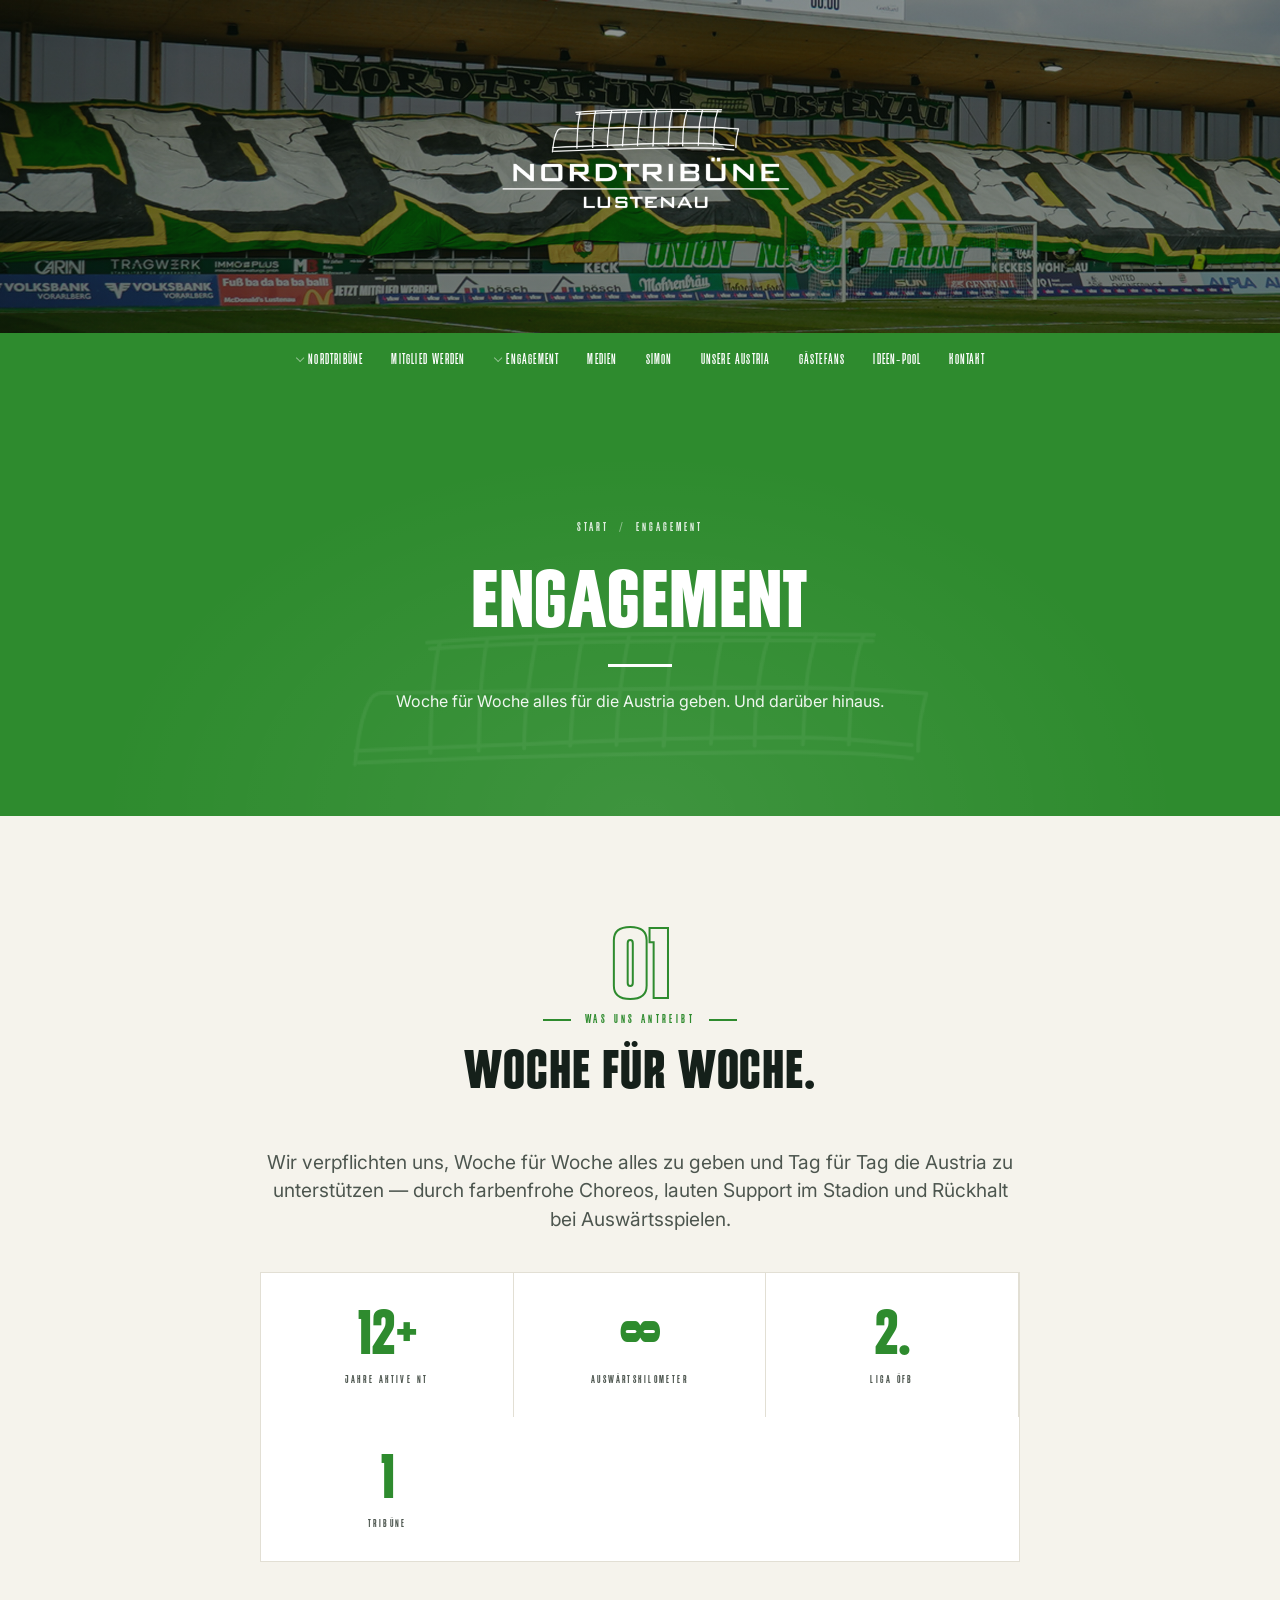
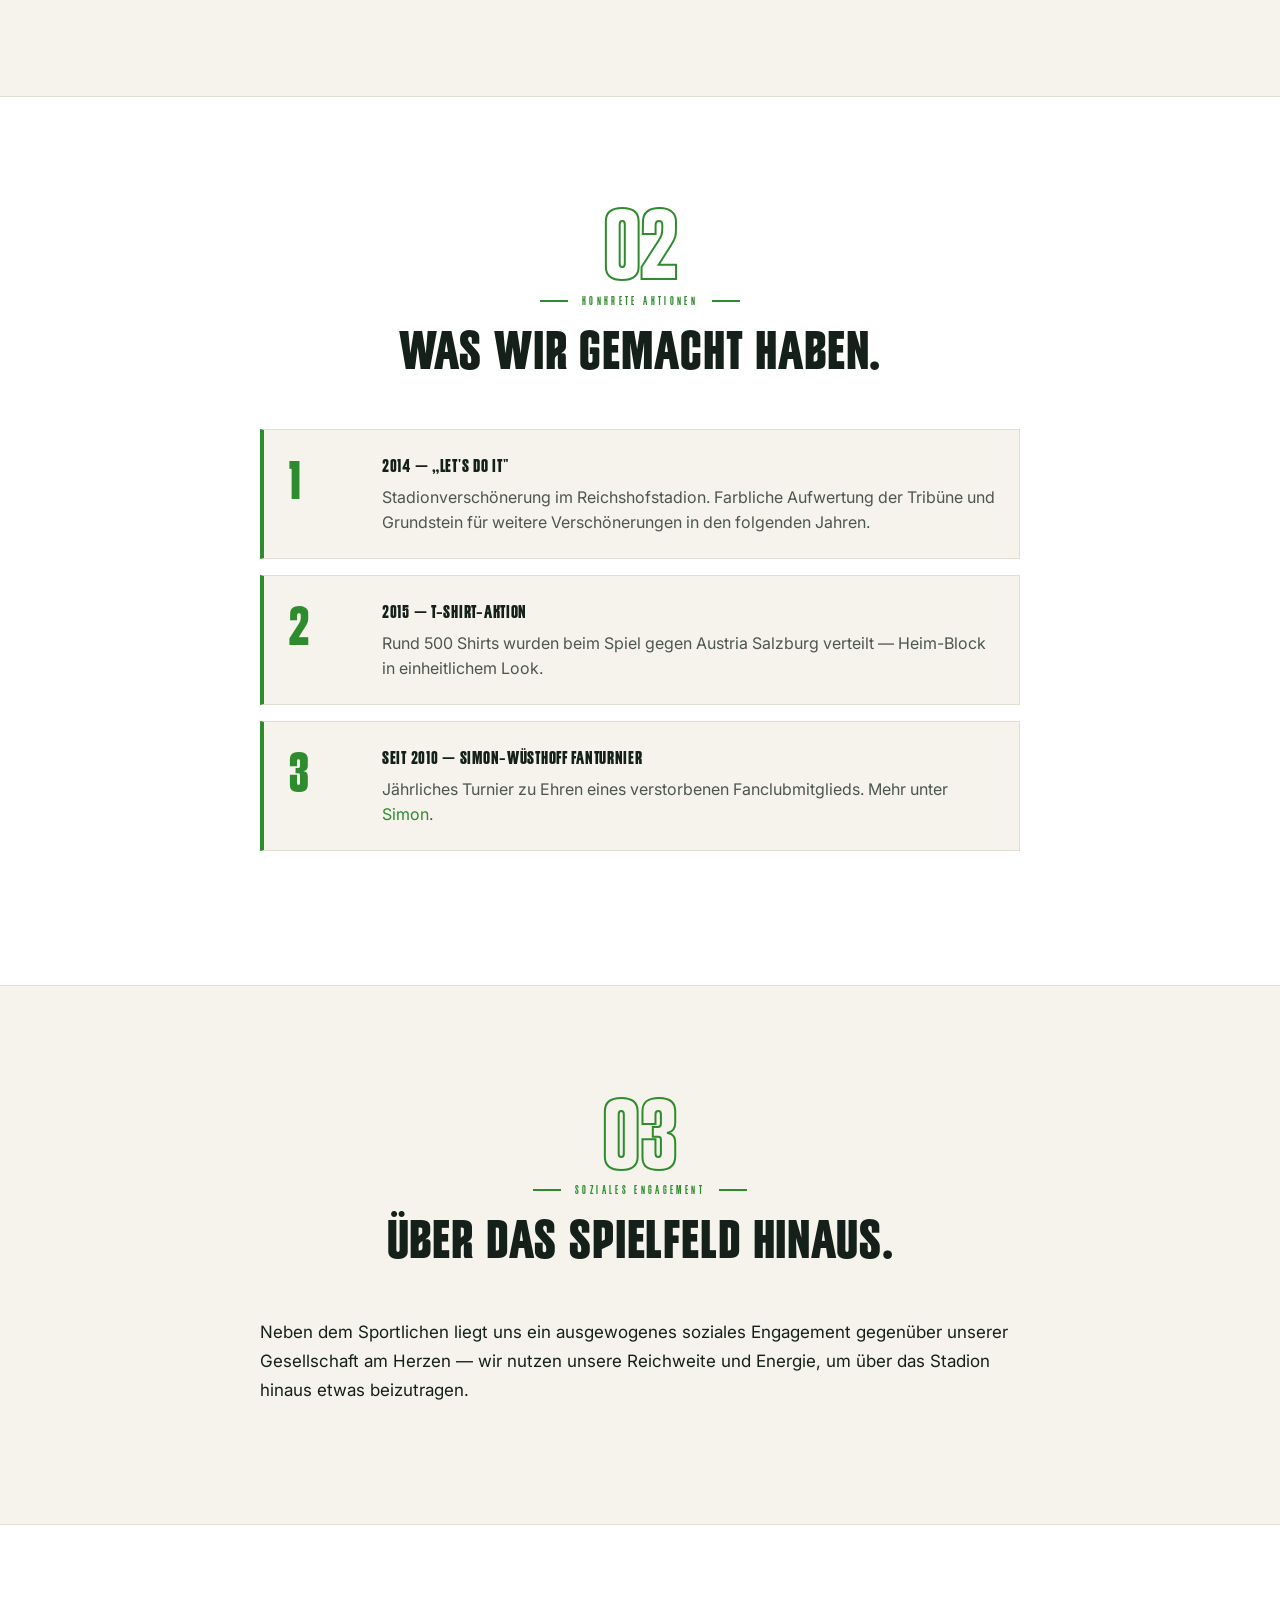
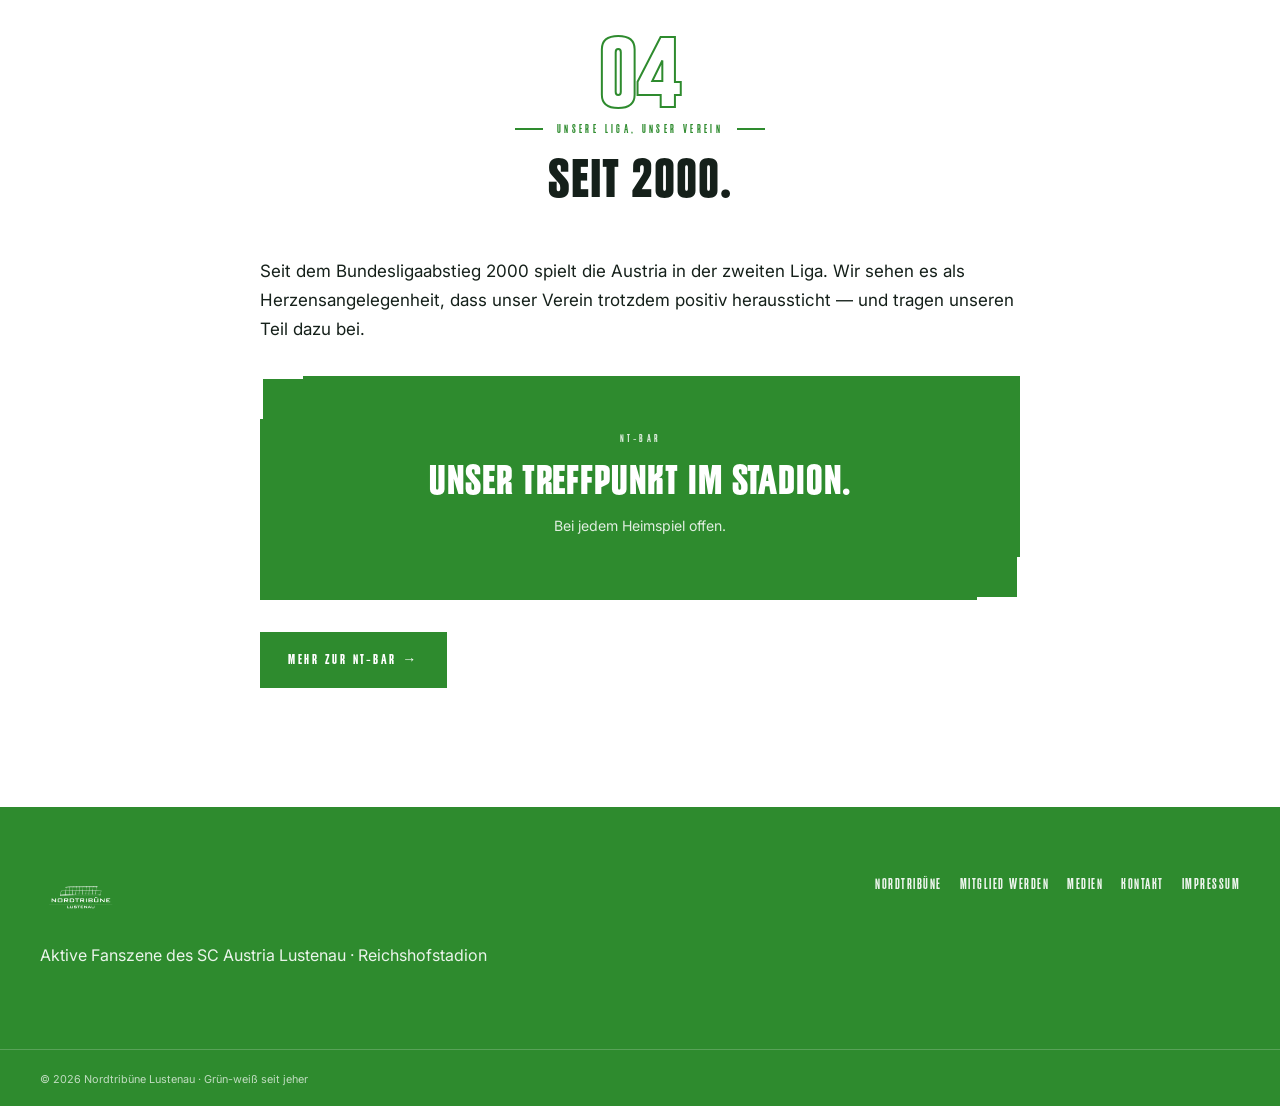
==== engagement.html @ c7da0c29 "initial preview" ====
<!doctype html>
<html lang="de">
<head>
  <meta charset="utf-8" />
  <meta name="viewport" content="width=device-width, initial-scale=1" />
  <title>Engagement — Nordtribüne Lustenau</title>
  <meta name="description" content="Was die Nordtribüne Lustenau bewegt – im Stadion und darüber hinaus." />
  <link rel="icon" href="assets/img/logo-nav.png" />
  <link rel="preconnect" href="https://fonts.googleapis.com" />
  <link rel="preconnect" href="https://fonts.gstatic.com" crossorigin />
  <link href="https://fonts.googleapis.com/css2?family=Antonio:wght@500;600;700&family=Big+Shoulders+Display:wght@500;700;800&family=Inter:wght@400;500;600;700&display=swap" rel="stylesheet" />
  <link rel="stylesheet" href="styles.css" />
</head>
<body>

<a class="skip" href="#main">Zum Inhalt</a>

<header class="site-header" id="top">
  <div class="hero-banner page-header-banner" role="img" aria-label="Nordtribüne im Reichshofstadion Lustenau">
    <div class="hero-content">
      <a href="index.html" aria-label="Zur Startseite">
        <img src="assets/img/logo.png" alt="Nordtribüne Lustenau" class="hero-logo hero-logo--small" />
      </a>
    </div>
  </div>

  <div class="nav-wrap">
    <button class="nav-toggle" aria-label="Menü" aria-expanded="false">
      <span></span><span></span><span></span>
      <em>Menü</em>
    </button>

    <nav class="primary-nav" aria-label="Hauptnavigation">
      <ul>
        <li class="has-sub">
          <a href="nordtribuene.html">Nordtribüne</a>
          <ul class="submenu">
            <li><a href="regeln.html">Regeln</a></li>
            <li><a href="liedgut.html">Liedgut</a></li>
          </ul>
        </li>
        <li><a href="mitglied-werden.html">Mitglied werden</a></li>
        <li class="has-sub">
          <a href="engagement.html">Engagement</a>
          <ul class="submenu">
            <li><a href="nt-bar.html">NT-Bar</a></li>
          </ul>
        </li>
        <li><a href="medien.html">Medien</a></li>
        <li><a href="simon.html">Simon</a></li>
        <li><a href="unsere-austria.html">Unsere Austria</a></li>
        <li><a href="gaestefans.html">Gästefans</a></li>
        <li><a href="ideen-pool.html">Ideen-Pool</a></li>
        <li><a href="kontakt.html">Kontakt</a></li>

      </ul>
    </nav>
  </div>

  <nav class="mobile-nav" aria-label="Mobilnavigation">
    <ul>
      <li><a href="nordtribuene.html">Nordtribüne</a></li>
      <li><a href="regeln.html" class="sub">Regeln</a></li>
      <li><a href="liedgut.html" class="sub">Liedgut</a></li>
      <li><a href="mitglied-werden.html">Mitglied werden</a></li>
      <li><a href="engagement.html">Engagement</a></li>
      <li><a href="nt-bar.html" class="sub">NT-Bar</a></li>
      <li><a href="medien.html">Medien</a></li>
      <li><a href="simon.html">Simon</a></li>
      <li><a href="unsere-austria.html">Unsere Austria</a></li>
      <li><a href="gaestefans.html">Gästefans</a></li>
      <li><a href="ideen-pool.html">Ideen-Pool</a></li>
      <li><a href="kontakt.html">Kontakt</a></li>

    </ul>
  </nav>
</header>

<section class="page-hero">
  <div class="page-hero-inner">
    <p class="crumb"><a href="index.html">Start</a><span class="sep">/</span>Engagement</p>
    <h1>Engagement</h1>
    <p class="lead">Woche für Woche alles für die Austria geben. Und darüber hinaus.</p>
  </div>
</section>

<main id="main" class="page-content">

<section class="page-section">
  <div class="container">
    <header class="ps-head">
      <span class="ps-num">01</span>
      <span class="ps-eyebrow">Was uns antreibt</span>
      <h2>Woche für Woche.</h2>
    </header>
    <div class="ps-body">

      <div class="prose">
        <p class="lede">Wir verpflichten uns, Woche für Woche alles zu geben und Tag für Tag die Austria zu unterstützen — durch farbenfrohe Choreos, lauten Support im Stadion und Rückhalt bei Auswärtsspielen.</p>
      </div>
      <div class="stat-strip">
        <div><span class="stat-num">12+</span><span class="stat-label">Jahre aktive NT</span></div>
        <div><span class="stat-num">∞</span><span class="stat-label">Auswärtskilometer</span></div>
        <div><span class="stat-num">2.</span><span class="stat-label">Liga ÖFB</span></div>
        <div><span class="stat-num">1</span><span class="stat-label">Tribüne</span></div>
      </div>

    </div>
  </div>
</section>
<section class="page-section">
  <div class="container">
    <header class="ps-head">
      <span class="ps-num">02</span>
      <span class="ps-eyebrow">Konkrete Aktionen</span>
      <h2>Was wir gemacht haben.</h2>
    </header>
    <div class="ps-body">

      <ol class="steps">
        <li><div><strong>2014 — „Let's do it"</strong><p>Stadionverschönerung im Reichshofstadion. Farbliche Aufwertung der Tribüne und Grundstein für weitere Verschönerungen in den folgenden Jahren.</p></div></li>
        <li><div><strong>2015 — T-Shirt-Aktion</strong><p>Rund 500 Shirts wurden beim Spiel gegen Austria Salzburg verteilt — Heim-Block in einheitlichem Look.</p></div></li>
        <li><div><strong>Seit 2010 — Simon-Wüsthoff Fanturnier</strong><p>Jährliches Turnier zu Ehren eines verstorbenen Fanclubmitglieds. Mehr unter <a href="simon.html">Simon</a>.</p></div></li>
      </ol>

    </div>
  </div>
</section>
<section class="page-section">
  <div class="container">
    <header class="ps-head">
      <span class="ps-num">03</span>
      <span class="ps-eyebrow">Soziales Engagement</span>
      <h2>Über das Spielfeld hinaus.</h2>
    </header>
    <div class="ps-body">

      <div class="prose">
        <p>Neben dem Sportlichen liegt uns ein ausgewogenes soziales Engagement gegenüber unserer Gesellschaft am Herzen — wir nutzen unsere Reichweite und Energie, um über das Stadion hinaus etwas beizutragen.</p>
      </div>

    </div>
  </div>
</section>
<section class="page-section">
  <div class="container">
    <header class="ps-head">
      <span class="ps-num">04</span>
      <span class="ps-eyebrow">Unsere Liga, unser Verein</span>
      <h2>Seit 2000.</h2>
    </header>
    <div class="ps-body">

      <div class="prose">
        <p>Seit dem Bundesligaabstieg 2000 spielt die Austria in der zweiten Liga. Wir sehen es als Herzensangelegenheit, dass unser Verein trotzdem positiv heraussticht — und tragen unseren Teil dazu bei.</p>
      </div>
      <div class="highlight">
        <span class="highlight-label">NT-Bar</span>
        <p class="highlight-text">Unser Treffpunkt im Stadion.</p>
        <p class="highlight-sub">Bei jedem Heimspiel offen.</p>
      </div>
      <div class="prose" style="text-align:center; margin-top: 1em;">
        <p><a href="nt-bar.html" class="btn">Mehr zur NT-Bar →</a></p>
      </div>

    </div>
  </div>
</section>
</main>

<footer class="site-footer">
  <div class="container footer-inner">
    <div>
      <img src="assets/img/logo-nav.png" alt="Nordtribüne Lustenau" class="footer-logo" />
      <p>Aktive Fanszene des SC Austria Lustenau · Reichshofstadion</p>
    </div>
    <nav aria-label="Footer">
      <ul>
        <li><a href="nordtribuene.html">Nordtribüne</a></li>
        <li><a href="mitglied-werden.html">Mitglied werden</a></li>
        <li><a href="medien.html">Medien</a></li>
        <li><a href="kontakt.html">Kontakt</a></li>
        <li><a href="impressum.html">Impressum</a></li>
      </ul>
    </nav>
  </div>
  <div class="footer-bottom">
    <div class="container">
      <small>© <span id="year"></span> Nordtribüne Lustenau · Grün-weiß seit jeher</small>
    </div>
  </div>
</footer>

<script>
  document.getElementById('year').textContent = new Date().getFullYear();
  const toggle = document.querySelector('.nav-toggle');
  const mnav = document.querySelector('.mobile-nav');
  toggle.addEventListener('click', () => {
    const open = mnav.classList.toggle('open');
    toggle.classList.toggle('is-open', open);
    toggle.setAttribute('aria-expanded', open);
    document.body.classList.toggle('nav-open', open);
  });
  document.querySelectorAll('.mobile-nav a').forEach(a => {
    a.addEventListener('click', () => {
      mnav.classList.remove('open');
      toggle.classList.remove('is-open');
      toggle.setAttribute('aria-expanded', 'false');
      document.body.classList.remove('nav-open');
    });
  });
</script>

</body>
</html>
---- styles.css ----
/* ============================================================
   Nordtribüne Lustenau
   Display: Kanvas Rooper · Accent: GC Grind · Body: Inter
   ============================================================ */

@font-face {
  font-family: 'Kanvas Rooper';
  font-weight: 200;
  font-style: normal;
  font-display: swap;
  src: url('assets/fonts/KanvasRooper-Extralight.woff2') format('woff2');
}
@font-face {
  font-family: 'Kanvas Rooper';
  font-weight: 300;
  font-style: normal;
  font-display: swap;
  src: url('assets/fonts/KanvasRooper-Light.woff2') format('woff2');
}
@font-face {
  font-family: 'Kanvas Rooper';
  font-weight: 400;
  font-style: normal;
  font-display: swap;
  src: url('assets/fonts/KanvasRooper-Regular.woff2') format('woff2');
}
@font-face {
  font-family: 'Kanvas Rooper';
  font-weight: 500;
  font-style: normal;
  font-display: swap;
  src: url('assets/fonts/KanvasRooper-Medium.woff2') format('woff2');
}
@font-face {
  font-family: 'Kanvas Rooper';
  font-weight: 600;
  font-style: normal;
  font-display: swap;
  src: url('assets/fonts/KanvasRooper-Semibold.woff2') format('woff2');
}
@font-face {
  font-family: 'Kanvas Rooper';
  font-weight: 700;
  font-style: normal;
  font-display: swap;
  src: url('assets/fonts/KanvasRooper-Bold.woff2') format('woff2');
}
@font-face {
  font-family: 'GC Grind';
  font-weight: 400;
  font-style: normal;
  font-display: swap;
  src: url('assets/fonts/GCGrind.ttf') format('truetype');
}

:root {
  --green-900: #1d5715;
  --green-800: #28741c;
  --green-700: #2e8b2e;   /* primary · saftiges Kelly-Green */
  --green-600: #3aa039;
  --green-50:  #e8f5e7;

  --ink:       #15201a;
  --ink-soft:  #4d564f;
  --bg:        #ffffff;
  --bg-soft:   #f5f3ec;
  --line:      #e2dfd4;

  --container: 1280px;
  --gutter:    clamp(20px, 4vw, 40px);

  --display:  'Kanvas Rooper', 'Impact', sans-serif;
  --headline: 'Kanvas Rooper', 'Impact', sans-serif;
  --accent:   'GC Grind', 'Kanvas Rooper', 'Impact', sans-serif;
  --body:     'Inter', -apple-system, BlinkMacSystemFont, system-ui, sans-serif;
}

* { box-sizing: border-box; }
html { scroll-behavior: smooth; }
body {
  margin: 0;
  background: var(--bg);
  color: var(--ink);
  font-family: var(--body);
  font-size: 16px;
  line-height: 1.6;
  -webkit-font-smoothing: antialiased;
}
body.nav-open { overflow: hidden; }
img { max-width: 100%; display: block; }
a { color: var(--green-700); text-decoration: none; }
a:hover { color: var(--green-900); }

.skip { position: absolute; left: -9999px; }
.skip:focus { left: 12px; top: 12px; background: var(--ink); color: #fff; padding: 8px 12px; z-index: 999; }

.container {
  max-width: var(--container);
  margin: 0 auto;
  padding: 0 var(--gutter);
}

/* ============================================================
   HEADER · 1. Logo · 2. Banner · 3. Nav  (wie Original)
   ============================================================ */

.site-header { background: var(--bg); }

/* Hero-Banner mit Logo + Wordmark zentriert · leicht abgedunkelt */
.hero-banner {
  position: relative;
  width: 100%;
  min-height: clamp(360px, 56vw, 620px);
  background: url('assets/img/header.jpg') center 38% / cover no-repeat;
  background-color: var(--green-900);
  display: flex;
  align-items: center;
  justify-content: center;
  isolation: isolate;
}
.hero-banner::before {
  content: '';
  position: absolute; inset: 0;
  background:
    linear-gradient(180deg, rgba(8,20,12,.45) 0%, rgba(8,20,12,.55) 100%);
  z-index: 1;
}
.hero-content {
  position: relative;
  z-index: 2;
  padding: 40px var(--gutter);
  text-align: center;
}
.hero-logo {
  width: clamp(280px, 42vw, 560px);
  height: auto;
  filter: brightness(0) invert(1);
  display: block;
  margin: 0 auto;
}
@media (max-width: 720px) {
  .hero-banner { min-height: clamp(320px, 70vw, 460px); }
}

/* 3. Nav */
.nav-wrap {
  background: var(--green-700);
  border-bottom: 0;
  position: relative;
}
.primary-nav {
  max-width: var(--container);
  margin: 0 auto;
  padding: 0 var(--gutter);
}
.primary-nav > ul {
  list-style: none; margin: 0; padding: 0;
  display: flex;
  justify-content: center;
  flex-wrap: wrap;
  gap: 2px;
}
.primary-nav a {
  display: inline-block;
  padding: 14px 13px;
  font-family: var(--display);
  font-weight: 400;
  font-size: 15px;
  letter-spacing: .08em;
  text-transform: uppercase;
  color: #fff;
  position: relative;
  transition: color .15s ease;
}
.primary-nav a::after {
  content: '';
  position: absolute;
  left: 13px; right: 13px; bottom: 8px;
  height: 2px;
  background: #fff;
  transform: scaleX(0);
  transform-origin: center;
  transition: transform .2s ease;
}
.primary-nav a:hover { color: #fff; }
.primary-nav a:hover::after { transform: scaleX(1); }

.has-sub { position: relative; }
.has-sub > a::before {
  content: '';
  display: inline-block;
  width: 5px; height: 5px;
  border-right: 1.5px solid currentColor;
  border-bottom: 1.5px solid currentColor;
  transform: rotate(45deg) translateY(-3px);
  margin-right: 7px;
  opacity: .5;
  vertical-align: middle;
}
.submenu {
  position: absolute;
  top: 100%; left: 50%;
  transform: translate(-50%, 4px);
  min-width: 180px;
  background: var(--green-800);
  border: 0;
  list-style: none; margin: 0; padding: 6px 0;
  opacity: 0; visibility: hidden;
  transition: opacity .15s, transform .15s, visibility .15s;
  z-index: 60;
}
.has-sub:hover > .submenu,
.has-sub:focus-within > .submenu {
  opacity: 1; visibility: visible; transform: translate(-50%, 0);
}
.submenu a {
  display: block;
  padding: 9px 16px;
  font-size: 14px;
  letter-spacing: .06em;
  text-align: center;
  color: #fff;
}
.submenu a::after { display: none; }
.submenu a:hover { background: var(--green-900); color: #fff; }

/* Mobile */
.nav-toggle {
  display: none;
  align-items: center;
  gap: 8px;
  background: transparent;
  border: 0;
  padding: 14px var(--gutter);
  font-family: var(--display);
  font-size: 17px;
  letter-spacing: .08em;
  text-transform: uppercase;
  color: #fff;
  cursor: pointer;
  width: 100%;
  justify-content: center;
}
.nav-toggle em { font-style: normal; }
.nav-toggle span:not(em) {
  display: block; height: 2px; width: 22px; background: #fff;
  margin: 4px 0; transition: transform .2s, opacity .2s;
  position: relative;
}
.nav-toggle.is-open span:nth-child(1) { transform: translateY(6px) rotate(45deg); }
.nav-toggle.is-open span:nth-child(2) { opacity: 0; }
.nav-toggle.is-open span:nth-child(3) { transform: translateY(-6px) rotate(-45deg); }

.mobile-nav {
  display: none;
  background: var(--green-800);
  border-top: 1px solid var(--green-900);
  max-height: 0; overflow: hidden;
  transition: max-height .3s ease;
}
.mobile-nav.open { max-height: 80vh; overflow: auto; }
.mobile-nav ul { list-style: none; margin: 0; padding: 6px 0 18px; }
.mobile-nav a {
  display: block;
  padding: 13px var(--gutter);
  font-family: var(--display);
  font-weight: 700;
  font-size: 19px;
  letter-spacing: .05em;
  text-transform: uppercase;
  color: #fff;
  border-bottom: 1px solid rgba(255,255,255,.1);
}
.mobile-nav a.sub {
  font-size: 14px;
  font-family: var(--body);
  font-weight: 500;
  text-transform: none;
  letter-spacing: 0;
  padding-left: calc(var(--gutter) + 16px);
  color: rgba(255,255,255,.75);
}

@media (max-width: 1100px) {
  .primary-nav { display: none; }
  .nav-toggle { display: flex; }
  .mobile-nav { display: block; }
  .nav-toggle span:nth-child(1),
  .nav-toggle span:nth-child(2),
  .nav-toggle span:nth-child(3) { display: block; }
}
@media (min-width: 1101px) {
  .nav-toggle span:not(em) { display: none; }
}

/* ============================================================
   BUTTONS · scharf, flach
   ============================================================ */

.btn {
  display: inline-block;
  padding: 14px 26px;
  font-family: var(--display);
  font-weight: 700;
  font-size: 16px;
  letter-spacing: .1em;
  text-transform: uppercase;
  border: 2px solid transparent;
  border-radius: 0;
  background: var(--green-700);
  color: #fff;
  transition: background .15s, color .15s, border-color .15s;
}
.btn:hover { background: var(--green-900); color: #fff; }
.btn-outline {
  background: transparent;
  color: var(--green-700);
  border-color: var(--green-700);
}
.btn-outline:hover { background: var(--green-700); color: #fff; }
.btn-light {
  background: #fff;
  color: var(--green-900);
  border-color: #fff;
}
.btn-light:hover { background: transparent; color: #fff; border-color: #fff; }

/* ============================================================
   SECTIONS
   ============================================================ */

.section { padding: clamp(56px, 8vw, 100px) 0; }
.section-alt { background: var(--bg-soft); }

/* === Beiträge: cooler Übergang & große zentrierte Headline === */
.section-beitraege {
  padding-top: clamp(32px, 5vw, 56px);
  padding-bottom: clamp(72px, 9vw, 120px);
  background:
    radial-gradient(ellipse at 50% 0%, rgba(46,139,46,.07), transparent 50%),
    var(--bg);
}

/* Divider zwischen Nav und Section */
.section-divider {
  display: flex;
  align-items: center;
  justify-content: center;
  gap: 24px;
  padding: 28px var(--gutter) 64px;
  max-width: var(--container);
  margin: 0 auto;
}
.divider-stripe {
  flex: 1 1 auto;
  height: 1px;
  background: linear-gradient(90deg, transparent, var(--ink) 30%, var(--ink) 70%, transparent);
  opacity: .3;
}
.divider-mark {
  flex: 0 0 auto;
  height: 22px;
  width: auto;
  display: block;
}

.section-head.section-head--center {
  display: block;
  max-width: 780px;
  margin: 0 auto clamp(48px, 6vw, 72px) !important;
  text-align: center;
  padding: 0;
}
.section-head--center .eyebrow {
  display: inline-flex;
  margin: 0 auto 18px;
}
.section-head--center .section-h2 {
  display: block;
  margin: 0 auto;
  text-align: center;
  width: 100%;
}
.section-head--center .section-h2 .h2-row { display: block; text-align: center; }
.section-head--center .section-lead {
  display: block;
  margin: 18px auto 0;
  max-width: 52ch;
  text-align: center;
}

.section-head--center .eyebrow {
  display: inline-flex;
  align-items: center;
  gap: 14px;
  font-family: var(--display);
  font-weight: 700;
  font-size: 13px;
  letter-spacing: .28em;
  text-transform: uppercase;
  color: var(--green-700);
  margin: 0;
}
.section-head--center .eyebrow .line {
  display: inline-block;
  width: 36px;
  height: 2px;
  background: var(--green-700);
}

.section-h2 {
  font-family: var(--headline);
  font-weight: 700;
  font-size: clamp(34px, 4.4vw, 64px);
  line-height: .95;
  letter-spacing: .01em;
  text-transform: uppercase;
  margin: 0;
  color: var(--ink);
  text-align: center;
}
.section-h2 .h2-row { display: block; }
.section-h2 .h2-row--accent {
  color: var(--green-700);
  font-family: var(--headline);
  font-weight: 700;
  font-style: italic;
  margin-top: 2px;
}

/* Stars-Tag entfernt */
.section-tag { display: none; }

.section-lead {
  font-family: var(--body);
  font-size: clamp(15px, 1.2vw, 17px);
  color: var(--ink-soft);
  max-width: 52ch;
  margin: 6px auto 0;
  line-height: 1.6;
}

.section-tag {
  display: inline-flex;
  align-items: center;
  gap: 14px;
  margin-top: 10px;
  font-family: var(--display);
  font-weight: 700;
  font-size: 12px;
  letter-spacing: .3em;
  text-transform: uppercase;
  color: var(--ink-soft);
}
.section-tag span:first-child,
.section-tag span:last-child {
  color: var(--green-700);
  font-size: 14px;
}

.section-head { max-width: 720px; margin: 0 0 clamp(32px, 4vw, 56px); }
.section-head.center,
.section-head.section-head--center {
  margin-left: auto !important;
  margin-right: auto !important;
  text-align: center;
}

.eyebrow {
  display: inline-block;
  font-family: var(--display);
  font-weight: 700;
  font-size: 13px;
  letter-spacing: .22em;
  text-transform: uppercase;
  color: var(--green-700);
  margin-bottom: 12px;
}

h2 {
  font-family: var(--display);
  font-weight: 800;
  font-size: clamp(36px, 5.5vw, 64px);
  line-height: .95;
  letter-spacing: .005em;
  text-transform: uppercase;
  margin: 0 0 14px;
  color: var(--ink);
}
.lead {
  font-size: clamp(16px, 1.3vw, 18px);
  color: var(--ink-soft);
  margin: 0;
  max-width: 60ch;
}

.section-foot { margin-top: clamp(40px, 5vw, 56px); text-align: center; }

/* ============================================================
   CARDS · Magazin-Stil: dunkel, Mega-Outline-Spieltag
   ============================================================ */

.card-grid {
  display: grid;
  grid-template-columns: repeat(6, 1fr);
  gap: clamp(14px, 1.4vw, 22px);
}
.card { grid-column: span 2; }
.card--feature { grid-column: span 6; }

@media (max-width: 1100px) {
  .card-grid { grid-template-columns: repeat(4, 1fr); gap: 18px; }
  .card { grid-column: span 2; }
  .card--feature { grid-column: span 4; }
}
@media (max-width: 640px) {
  .card-grid { grid-template-columns: 1fr; }
  .card, .card--feature { grid-column: span 1; }
}

/* Card base */
.card {
  position: relative;
  background: #0d1810;
  color: #fff;
  overflow: hidden;
  isolation: isolate;
  transition: transform .35s cubic-bezier(.2,.7,.2,1);
}
.card:hover { transform: translateY(-6px); }
.card-link { display: block; color: inherit; height: 100%; }

.card-media {
  position: relative;
  aspect-ratio: 4 / 5;
  background-size: cover;
  background-position: center;
  background-color: #0d1810;
  overflow: hidden;
  transition: transform .6s cubic-bezier(.2,.7,.2,1);
}
.card--feature .card-media { aspect-ratio: 21 / 9; }

.card-media::before {
  content: '';
  position: absolute; inset: 0;
  background:
    linear-gradient(180deg, rgba(13,24,16,0) 30%, rgba(13,24,16,.55) 60%, rgba(13,24,16,.95) 100%),
    linear-gradient(180deg, rgba(0,0,0,.35) 0%, rgba(0,0,0,0) 35%);
  z-index: 1;
  transition: opacity .35s ease;
}
.card:hover .card-media { transform: scale(1.04); }

.card-overlay {
  position: absolute;
  inset: 0;
  padding: 18px 18px;
  z-index: 3;
  pointer-events: none;
  display: flex;
  flex-direction: column;
  justify-content: space-between;
}
.card-tag {
  align-self: flex-start;
  display: inline-flex;
  align-items: center;
  gap: 6px;
  padding: 6px 11px;
  background: var(--green-700);
  color: #fff;
  font-family: var(--display);
  font-weight: 700;
  font-size: 11px;
  letter-spacing: .22em;
  text-transform: uppercase;
}
.card-tag::before {
  content: '';
  width: 6px; height: 6px;
  background: #fff;
  display: inline-block;
}
.card-tag--away { background: #fff; color: #0d1810; }
.card-tag--away::before { background: var(--green-700); }

.card-md {
  align-self: flex-end;
  font-family: var(--display);
  font-weight: 800;
  font-size: clamp(120px, 14vw, 220px);
  line-height: .8;
  letter-spacing: -.04em;
  color: transparent;
  -webkit-text-stroke: 2px rgba(255,255,255,.85);
  text-stroke: 2px rgba(255,255,255,.85);
  margin: 0 -8px -16px 0;
  transform: translateY(8px);
  transition: transform .4s cubic-bezier(.2,.7,.2,1), -webkit-text-stroke-color .3s, color .3s;
  pointer-events: none;
}
.card:hover .card-md {
  transform: translateY(0);
  color: rgba(255,255,255,.08);
  -webkit-text-stroke-color: #fff;
}
.card--feature .card-md {
  font-size: clamp(140px, 18vw, 280px);
  margin-right: 8px;
}

.card-placeholder {
  background:
    repeating-linear-gradient(135deg, var(--green-700) 0 22px, var(--green-900) 22px 44px);
}

.card-body {
  position: absolute;
  left: 0; right: 0; bottom: 0;
  padding: 20px 22px 22px;
  z-index: 4;
  display: flex;
  flex-direction: column;
  gap: 10px;
  color: #fff;
}
.card--feature .card-body { padding: 28px 32px 32px; max-width: 720px; }

.card-meta {
  display: inline-flex;
  align-items: center;
  gap: 10px;
  font-family: var(--display);
  font-weight: 700;
  font-size: 11px;
  letter-spacing: .22em;
  text-transform: uppercase;
  color: rgba(255,255,255,.85);
}
.card-meta .dot {
  width: 4px; height: 4px;
  background: var(--green-700);
  display: inline-block;
}
.card-meta::before {
  content: '';
  display: inline-block;
  width: 24px; height: 1.5px;
  background: var(--green-700);
}

.card h3 {
  font-family: var(--display);
  font-weight: 800;
  font-size: clamp(20px, 1.8vw, 26px);
  line-height: 1.02;
  letter-spacing: .015em;
  text-transform: uppercase;
  margin: 0;
  color: #fff;
}
.card--feature h3 { font-size: clamp(28px, 3.4vw, 48px); }

.card h3 .vs {
  display: inline-block;
  font-family: var(--body);
  font-weight: 400;
  font-style: italic;
  font-size: .42em;
  letter-spacing: 0;
  text-transform: lowercase;
  color: rgba(255,255,255,.5);
  padding: 0 6px;
  vertical-align: middle;
  position: relative;
  top: -.15em;
}

.card-cta {
  margin-top: 4px;
  font-family: var(--display);
  font-weight: 700;
  font-size: 12px;
  letter-spacing: .22em;
  text-transform: uppercase;
  color: var(--green-700);
  display: inline-flex;
  align-items: center;
  gap: 8px;
}
.card-cta em {
  font-style: normal;
  display: inline-block;
  transition: transform .25s cubic-bezier(.2,.7,.2,1);
}
.card:hover .card-cta em { transform: translateX(6px); }

.card::after {
  content: '';
  position: absolute;
  left: 0; bottom: 0;
  width: 0;
  height: 3px;
  background: var(--green-700);
  z-index: 5;
  transition: width .4s cubic-bezier(.2,.7,.2,1);
}
.card:hover::after { width: 100%; }

/* ============================================================
   TWO COLUMN
   ============================================================ */

.two-col {
  display: grid;
  grid-template-columns: 1.2fr 1fr;
  gap: clamp(32px, 5vw, 80px);
  align-items: center;
}
@media (max-width: 860px) { .two-col { grid-template-columns: 1fr; } }

.quicklinks {
  list-style: none; padding: 0; margin: 24px 0 0;
  display: flex; flex-wrap: wrap; gap: 8px;
}
.quicklinks a {
  display: inline-block;
  padding: 8px 14px;
  border: 1px solid var(--line);
  background: #fff;
  font-family: var(--display);
  font-weight: 700;
  font-size: 13px;
  letter-spacing: .12em;
  text-transform: uppercase;
  color: var(--ink);
}
.quicklinks a:hover {
  border-color: var(--green-700);
  color: var(--green-700);
}

.info-card {
  background: var(--green-700);
  color: #fff;
  padding: clamp(32px, 4vw, 48px);
  position: relative;
}
.info-card h3 {
  font-family: var(--display);
  font-weight: 800;
  font-size: clamp(32px, 3.4vw, 44px);
  line-height: 1;
  letter-spacing: .02em;
  text-transform: uppercase;
  margin: 0 0 14px;
}
.info-card p { color: rgba(255,255,255,.9); margin: 0 0 22px; }

/* ============================================================
   CONTACT
   ============================================================ */

.contact-grid {
  display: grid;
  grid-template-columns: repeat(auto-fit, minmax(240px, 1fr));
  gap: 16px;
}
.contact-card {
  display: block;
  padding: 28px;
  border: 1px solid var(--line);
  background: #fff;
  color: var(--ink);
  transition: border-color .15s, background .15s, transform .15s;
}
.contact-card:hover {
  border-color: var(--green-700);
  background: var(--bg-soft);
  color: var(--ink);
  transform: translateY(-2px);
}
.contact-label {
  display: block;
  font-family: var(--display);
  font-weight: 700;
  font-size: 12px;
  letter-spacing: .22em;
  text-transform: uppercase;
  color: var(--green-700);
  margin-bottom: 8px;
}
.contact-value { font-size: 18px; font-weight: 600; }

/* ============================================================
   FOOTER
   ============================================================ */

.site-footer {
  background: var(--green-700);
  color: rgba(255,255,255,.9);
  margin-top: 0;
}
.footer-inner {
  display: grid;
  grid-template-columns: 1fr auto;
  gap: 32px;
  padding: clamp(40px, 6vw, 64px) var(--gutter);
  align-items: start;
}
.footer-logo {
  height: 56px;
  filter: brightness(0) invert(1);
  margin-bottom: 14px;
}
.site-footer nav ul {
  list-style: none; padding: 0; margin: 0;
  display: flex; flex-wrap: wrap; gap: 18px;
}
.site-footer a {
  color: rgba(255,255,255,.92);
  font-family: var(--display);
  font-weight: 500;
  font-size: 15px;
  letter-spacing: .1em;
  text-transform: uppercase;
}
.site-footer a:hover { color: #fff; text-decoration: underline; text-underline-offset: 4px; }

.footer-bottom {
  border-top: 1px solid rgba(255,255,255,.2);
  padding: 18px 0;
  font-size: 13px;
  color: rgba(255,255,255,.7);
}
@media (max-width: 720px) {
  .footer-inner { grid-template-columns: 1fr; }
}

/* ============================================================
   INNER PAGES · /regeln /liedgut /mitglied-werden etc.
   ============================================================ */

/* Page Hero — zentrierter grüner Band, große Headline */
.page-hero {
  background: var(--green-700);
  color: #fff;
  padding: clamp(72px, 10vw, 130px) 0 clamp(64px, 8vw, 110px);
  position: relative;
  overflow: hidden;
  text-align: center;
}
.page-hero::before {
  content: '';
  position: absolute; inset: 0;
  background: radial-gradient(ellipse at 50% 100%, rgba(255,255,255,.08), transparent 60%);
  pointer-events: none;
}
.page-hero::after {
  content: '';
  position: absolute;
  left: 50%; bottom: -180px;
  transform: translateX(-50%);
  width: 600px; height: 600px;
  background: url('assets/img/logo-mark.png') center / contain no-repeat;
  filter: brightness(0) invert(1);
  opacity: .05;
  pointer-events: none;
}
.page-hero-inner {
  max-width: 880px;
  margin: 0 auto;
  padding: 0 var(--gutter);
  position: relative;
  z-index: 1;
  text-align: center;
}
.page-hero .crumb {
  display: inline-flex;
  align-items: center;
  justify-content: center;
  gap: 10px;
  font-family: var(--display);
  font-weight: 500;
  font-size: 12px;
  letter-spacing: .25em;
  text-transform: uppercase;
  color: rgba(255,255,255,.85);
  margin: 0 0 22px;
}
.page-hero .crumb a { color: rgba(255,255,255,.85); }
.page-hero .crumb a:hover { color: #fff; text-decoration: underline; text-underline-offset: 4px; }
.page-hero .crumb .sep { opacity: .55; }
.page-hero h1 {
  font-family: var(--headline);
  font-weight: 700;
  font-size: clamp(44px, 6.6vw, 96px);
  line-height: .95;
  letter-spacing: .01em;
  text-transform: uppercase;
  margin: 0 auto;
  color: #fff;
  text-align: center;
  max-width: 16ch;
}
.page-hero h1::after {
  content: '';
  display: block;
  width: 64px;
  height: 3px;
  background: #fff;
  margin: 24px auto 0;
}
.page-hero .lead {
  margin: 22px auto 0;
  font-size: clamp(15px, 1.25vw, 19px);
  color: rgba(255,255,255,.92);
  max-width: 56ch;
  text-align: center;
  line-height: 1.55;
}

/* Page Content — generische Prose */
.page-content { padding: clamp(56px, 8vw, 100px) 0; }
.page-content .container {
  display: grid;
  grid-template-columns: minmax(0, 760px);
  justify-content: center;
}
.page-content > .container.wide {
  grid-template-columns: 1fr;
}
.prose { color: var(--ink); font-size: 17px; line-height: 1.7; }
.prose > * + * { margin-top: 1em; }
.prose h2 {
  font-family: var(--headline);
  font-weight: 700;
  font-size: clamp(28px, 3.4vw, 40px);
  line-height: 1.05;
  letter-spacing: .015em;
  text-transform: uppercase;
  color: var(--ink);
  margin: 1.5em 0 .4em;
  padding-top: .5em;
  border-top: 2px solid var(--green-700);
  display: inline-block;
  padding-right: 40px;
}
.prose h2:first-child { margin-top: 0; padding-top: 0; border-top: 0; }
.prose h3 {
  font-family: var(--headline);
  font-weight: 700;
  font-size: clamp(20px, 2vw, 24px);
  letter-spacing: .04em;
  text-transform: uppercase;
  color: var(--green-800);
  margin: 1.6em 0 .3em;
}
.prose ul, .prose ol {
  margin: .6em 0 .6em 0;
  padding-left: 0;
  list-style: none;
}
.prose ul li,
.prose ol li {
  position: relative;
  padding-left: 28px;
  margin: .35em 0;
}
.prose ul li::before {
  content: '';
  position: absolute;
  left: 6px; top: .7em;
  width: 8px; height: 8px;
  background: var(--green-700);
}
.prose ol { counter-reset: pco; }
.prose ol li { counter-increment: pco; }
.prose ol li::before {
  content: counter(pco) '.';
  position: absolute;
  left: 0;
  font-family: var(--display);
  font-weight: 700;
  color: var(--green-700);
}
.prose a { color: var(--green-700); text-decoration: underline; text-underline-offset: 3px; text-decoration-thickness: 1.5px; }
.prose a:hover { color: var(--green-900); }
.prose blockquote {
  margin: 1.4em 0;
  padding: 8px 0 8px 24px;
  border-left: 3px solid var(--green-700);
  font-family: var(--headline);
  font-weight: 500;
  font-size: clamp(20px, 2vw, 26px);
  line-height: 1.3;
  color: var(--ink);
  font-style: italic;
}
.prose strong { font-weight: 700; color: var(--ink); }
.prose .lede {
  font-size: clamp(18px, 1.5vw, 22px);
  line-height: 1.5;
  color: var(--ink-soft);
  margin-bottom: 2em;
}

/* Info-Karten innerhalb von Inhaltsseiten */
.info-grid {
  display: grid;
  grid-template-columns: repeat(auto-fit, minmax(240px, 1fr));
  gap: 16px;
  margin: 2em 0;
}
.info-tile {
  border: 1px solid var(--line);
  background: var(--bg-soft);
  padding: 22px 24px;
}
.info-tile-label {
  font-family: var(--display);
  font-weight: 600;
  font-size: 11px;
  letter-spacing: .22em;
  text-transform: uppercase;
  color: var(--green-700);
  margin-bottom: 6px;
}
.info-tile-value { font-size: 16px; font-weight: 600; color: var(--ink); }

/* Formulare */
.form {
  display: grid;
  gap: 14px;
  max-width: 620px;
  margin: 1.5em 0;
}
.form-row { display: grid; grid-template-columns: 1fr 1fr; gap: 14px; }
@media (max-width: 600px) { .form-row { grid-template-columns: 1fr; } }
.form-field { display: grid; gap: 6px; }
.form-field label {
  font-family: var(--display);
  font-weight: 600;
  font-size: 12px;
  letter-spacing: .14em;
  text-transform: uppercase;
  color: var(--ink-soft);
}
.form-field input,
.form-field textarea {
  font-family: var(--body);
  font-size: 16px;
  padding: 12px 14px;
  border: 1.5px solid var(--line);
  background: #fff;
  color: var(--ink);
  border-radius: 0;
  transition: border-color .15s;
}
.form-field input:focus,
.form-field textarea:focus {
  outline: none;
  border-color: var(--green-700);
}
.form-field textarea { resize: vertical; min-height: 120px; }
.form .btn { justify-self: start; }

/* Saison-Liste (Medien-Übersicht) */
.archive-grid {
  display: grid;
  grid-template-columns: repeat(auto-fill, minmax(200px, 1fr));
  gap: 12px;
  margin: 2em 0;
}
.archive-item {
  display: block;
  padding: 22px 24px;
  background: var(--bg-soft);
  border: 1px solid var(--line);
  font-family: var(--display);
  text-decoration: none;
  color: var(--ink);
  transition: background .15s, border-color .15s, color .15s, transform .15s;
}
.archive-item:hover {
  background: var(--green-700);
  border-color: var(--green-700);
  color: #fff;
  transform: translateY(-2px);
}
.archive-item-label {
  display: block;
  font-size: 11px;
  font-weight: 600;
  letter-spacing: .22em;
  text-transform: uppercase;
  opacity: .7;
  margin-bottom: 4px;
}
.archive-item-name {
  display: block;
  font-size: 22px;
  font-weight: 700;
  letter-spacing: .04em;
  text-transform: uppercase;
}

/* Banner kleiner auf Unterseiten */
.page-header-banner { min-height: clamp(180px, 26vw, 280px); }
.page-header-banner .hero-logo--small { width: clamp(220px, 28vw, 380px); }

/* ============================================================
   PAGE SECTIONS · grafische Gliederung des Seiteninhalts
   ============================================================ */

.page-content {
  padding: 0;
  background: var(--bg-soft);
}

.page-section {
  padding: clamp(56px, 8vw, 110px) 0;
  position: relative;
}
.page-section + .page-section { border-top: 1px solid var(--line); }
.page-section:nth-child(even) { background: #fff; }

.page-section .container {
  display: block;
  max-width: 880px;
}

/* Section Head — nummeriert, zentriert */
.ps-head {
  text-align: center;
  margin: 0 auto clamp(36px, 4vw, 56px);
  display: flex;
  flex-direction: column;
  align-items: center;
  gap: 8px;
}
.ps-num {
  display: inline-block;
  font-family: var(--headline);
  font-weight: 700;
  font-size: clamp(64px, 8vw, 110px);
  line-height: .9;
  letter-spacing: -.02em;
  color: transparent;
  -webkit-text-stroke: 2px var(--green-700);
  text-stroke: 2px var(--green-700);
  margin-bottom: -8px;
}
.ps-eyebrow {
  display: inline-flex;
  align-items: center;
  gap: 14px;
  font-family: var(--display);
  font-weight: 500;
  font-size: 12px;
  letter-spacing: .28em;
  text-transform: uppercase;
  color: var(--green-700);
}
.ps-eyebrow::before,
.ps-eyebrow::after {
  content: '';
  display: inline-block;
  width: 28px; height: 2px;
  background: var(--green-700);
}
.ps-head h2 {
  font-family: var(--headline);
  font-weight: 700;
  font-size: clamp(32px, 4.4vw, 56px);
  line-height: .98;
  letter-spacing: .015em;
  text-transform: uppercase;
  color: var(--ink);
  margin: 4px 0 0;
  text-align: center;
}

/* Section Body — als zentrierte Card */
.ps-body {
  max-width: 760px;
  margin: 0 auto;
}
.ps-body.wide { max-width: 1080px; }

/* Übergeordnete prose-Resets innerhalb von ps-body */
.ps-body .prose { font-size: 17px; line-height: 1.7; color: var(--ink); }
.ps-body .prose h2 {
  border-top: none;
  padding-top: 0;
  margin: 1em 0 .4em;
  font-size: clamp(22px, 2.2vw, 28px);
  display: block;
  text-align: center;
}
.ps-body .prose h3 {
  text-align: center;
  margin: 2em 0 .4em;
  font-size: clamp(18px, 1.8vw, 22px);
  letter-spacing: .12em;
}
.ps-body .prose p,
.ps-body .prose ul,
.ps-body .prose ol { text-align: left; }
.ps-body .prose .lede { text-align: center; }

/* Highlight-Block — knalliger grüner Block für wichtige Aussagen */
.highlight {
  background: var(--green-700);
  color: #fff;
  padding: clamp(28px, 4vw, 48px) clamp(28px, 4vw, 56px);
  margin: 2em 0;
  position: relative;
  text-align: center;
}
.highlight::before {
  content: '';
  position: absolute;
  top: 0; left: 0;
  width: 40px; height: 40px;
  border-top: 3px solid #fff;
  border-left: 3px solid #fff;
}
.highlight::after {
  content: '';
  position: absolute;
  bottom: 0; right: 0;
  width: 40px; height: 40px;
  border-bottom: 3px solid #fff;
  border-right: 3px solid #fff;
}
.highlight-label {
  display: inline-block;
  font-family: var(--display);
  font-weight: 500;
  font-size: 11px;
  letter-spacing: .3em;
  text-transform: uppercase;
  color: rgba(255,255,255,.85);
  margin-bottom: 10px;
}
.highlight-text {
  font-family: var(--headline);
  font-weight: 700;
  font-size: clamp(24px, 3.5vw, 42px);
  line-height: 1.1;
  letter-spacing: .02em;
  text-transform: uppercase;
  margin: 0;
  color: #fff;
}
.highlight-sub {
  margin-top: 12px;
  font-size: clamp(14px, 1.1vw, 16px);
  color: rgba(255,255,255,.85);
}

/* Step-List — große nummerierte Schritte */
.steps {
  list-style: none;
  padding: 0;
  margin: 2em 0;
  display: grid;
  gap: 16px;
}
.steps li {
  display: grid;
  grid-template-columns: 72px 1fr;
  gap: 22px;
  align-items: start;
  padding: 22px 24px;
  background: #fff;
  border: 1px solid var(--line);
  border-left: 4px solid var(--green-700);
  position: relative;
}
.page-section:nth-child(even) .steps li { background: var(--bg-soft); }
.steps li::before {
  content: counter(step);
  counter-increment: step;
  font-family: var(--headline);
  font-weight: 700;
  font-size: 56px;
  line-height: 1;
  color: var(--green-700);
  letter-spacing: -.04em;
}
.steps { counter-reset: step; }
.steps strong { display: block; font-family: var(--headline); font-size: 18px; letter-spacing: .04em; text-transform: uppercase; margin-bottom: 4px; color: var(--ink); }
.steps p { margin: 0; color: var(--ink-soft); }

/* Tile-Liste — wie Regeln auf der Tribüne */
.tiles {
  list-style: none;
  padding: 0;
  margin: 2em 0;
  display: grid;
  grid-template-columns: repeat(auto-fit, minmax(240px, 1fr));
  gap: 12px;
}
.tiles li {
  background: #fff;
  border: 1px solid var(--line);
  padding: 22px 24px;
  display: flex;
  flex-direction: column;
  gap: 8px;
  position: relative;
  padding-left: 56px;
}
.page-section:nth-child(even) .tiles li { background: var(--bg-soft); }
.tiles li::before {
  content: '✕';
  position: absolute;
  left: 22px; top: 22px;
  font-family: var(--headline);
  font-weight: 700;
  font-size: 22px;
  color: var(--green-700);
  line-height: 1;
}
.tiles li.ok::before { content: '✓'; }
.tiles strong { font-family: var(--headline); font-size: 18px; letter-spacing: .03em; text-transform: uppercase; color: var(--ink); }
.tiles p { margin: 0; color: var(--ink-soft); font-size: 15px; line-height: 1.55; }

/* Stat / Number Strip */
.stat-strip {
  display: grid;
  grid-template-columns: repeat(auto-fit, minmax(200px, 1fr));
  gap: 0;
  margin: 2em 0;
  border: 1px solid var(--line);
  background: #fff;
}
.page-section:nth-child(even) .stat-strip { background: var(--bg-soft); }
.stat-strip > div {
  padding: 28px 24px;
  text-align: center;
  border-right: 1px solid var(--line);
}
.stat-strip > div:last-child { border-right: 0; }
.stat-strip .stat-num {
  display: block;
  font-family: var(--headline);
  font-weight: 700;
  font-size: clamp(40px, 5vw, 64px);
  line-height: 1;
  color: var(--green-700);
  letter-spacing: -.02em;
}
.stat-strip .stat-label {
  display: block;
  margin-top: 6px;
  font-family: var(--display);
  font-weight: 500;
  font-size: 11px;
  letter-spacing: .22em;
  text-transform: uppercase;
  color: var(--ink-soft);
}

/* Image / decorative top of section */
.ps-deco {
  display: block;
  width: 64px;
  height: auto;
  margin: 0 auto 24px;
  opacity: .85;
}

/* CTA-Block am Seitenende */
.page-cta {
  background: var(--ink);
  color: #fff;
  padding: clamp(56px, 8vw, 96px) 0;
  text-align: center;
}
.page-cta h2 {
  font-family: var(--headline);
  font-weight: 700;
  font-size: clamp(32px, 4.4vw, 56px);
  line-height: 1;
  letter-spacing: .02em;
  text-transform: uppercase;
  margin: 0 0 14px;
  color: #fff;
}
.page-cta p { color: rgba(255,255,255,.85); max-width: 50ch; margin: 0 auto 28px; }
.page-cta .btn {
  background: var(--green-700);
  color: #fff;
  border: 2px solid var(--green-700);
  padding: 16px 32px;
  font-family: var(--headline);
  font-weight: 700;
  font-size: 14px;
  letter-spacing: .18em;
  text-transform: uppercase;
}
.page-cta .btn:hover {
  background: #fff;
  color: var(--ink);
  border-color: #fff;
}

/* Buttons aus prose */
.prose .btn { color: #fff; background: var(--green-700); padding: 14px 26px; font-family: var(--headline); font-weight: 600; font-size: 14px; letter-spacing: .18em; text-transform: uppercase; text-decoration: none; display: inline-block; border: 2px solid var(--green-700); transition: background .15s, color .15s; }
.prose .btn:hover { background: var(--green-900); border-color: var(--green-900); color: #fff; }

/* ============================================================
   ARCHIV · Bilderkacheln pro Saison
   ============================================================ */

.season-grid {
  display: grid;
  grid-template-columns: repeat(auto-fill, minmax(280px, 1fr));
  gap: clamp(16px, 1.6vw, 22px);
  margin: 1em 0 0;
}
.season-card {
  position: relative;
  display: block;
  aspect-ratio: 4 / 5;
  background-size: cover;
  background-position: center;
  background-color: var(--green-700);
  color: #fff;
  overflow: hidden;
  isolation: isolate;
  transition: transform .35s cubic-bezier(.2,.7,.2,1);
}
.season-card::before {
  content: '';
  position: absolute; inset: 0;
  background:
    linear-gradient(180deg, rgba(13,24,16,0) 30%, rgba(13,24,16,.6) 60%, rgba(13,24,16,.95) 100%),
    linear-gradient(180deg, rgba(0,0,0,.25) 0%, rgba(0,0,0,0) 35%);
  z-index: 1;
  transition: opacity .35s ease;
}
.season-card:hover { transform: translateY(-4px); }
.season-card.placeholder {
  background:
    repeating-linear-gradient(135deg, var(--green-700) 0 22px, var(--green-900) 22px 44px);
}

.season-card-tag {
  position: absolute;
  top: 16px; left: 16px;
  z-index: 3;
  display: inline-flex;
  align-items: center;
  gap: 6px;
  padding: 6px 11px;
  background: rgba(0,0,0,.5);
  backdrop-filter: blur(6px);
  color: #fff;
  font-family: var(--display);
  font-weight: 500;
  font-size: 11px;
  letter-spacing: .22em;
  text-transform: uppercase;
}
.season-card-tag::before {
  content: '';
  width: 6px; height: 6px;
  background: var(--green-600);
  display: inline-block;
}
.season-card-tag.archive::before { background: rgba(255,255,255,.6); }

.season-card-num {
  position: absolute;
  bottom: 8px; right: 12px;
  z-index: 2;
  font-family: var(--headline);
  font-weight: 700;
  font-size: clamp(120px, 16vw, 200px);
  line-height: .82;
  letter-spacing: -.04em;
  color: transparent;
  -webkit-text-stroke: 2px rgba(255,255,255,.85);
  margin: 0 -8px -16px 0;
  transition: color .3s;
  pointer-events: none;
}
.season-card:hover .season-card-num { color: rgba(255,255,255,.12); }

.season-card-body {
  position: absolute;
  left: 0; right: 0; bottom: 0;
  padding: 18px 20px 22px;
  z-index: 4;
  color: #fff;
}
.season-card-meta {
  display: inline-flex;
  align-items: center;
  gap: 8px;
  font-family: var(--display);
  font-weight: 500;
  font-size: 11px;
  letter-spacing: .22em;
  text-transform: uppercase;
  color: rgba(255,255,255,.85);
  margin-bottom: 6px;
}
.season-card-meta::before {
  content: '';
  display: inline-block;
  width: 22px; height: 1.5px;
  background: var(--green-600);
}
.season-card h3 {
  font-family: var(--headline);
  font-weight: 700;
  font-size: clamp(28px, 2.6vw, 36px);
  line-height: 1;
  letter-spacing: .015em;
  text-transform: uppercase;
  margin: 0;
  color: #fff;
}
.season-card-cta {
  display: inline-flex;
  align-items: center;
  gap: 8px;
  margin-top: 8px;
  font-family: var(--display);
  font-weight: 500;
  font-size: 12px;
  letter-spacing: .2em;
  text-transform: uppercase;
  color: rgba(255,255,255,.85);
}
.season-card-cta em {
  font-style: normal;
  transition: transform .25s ease;
}
.season-card:hover .season-card-cta em { transform: translateX(6px); }

/* Bottom-Akzent */
.season-card::after {
  content: '';
  position: absolute;
  left: 0; bottom: 0;
  width: 0;
  height: 3px;
  background: var(--green-600);
  z-index: 5;
  transition: width .4s cubic-bezier(.2,.7,.2,1);
}
.season-card:hover::after { width: 100%; }
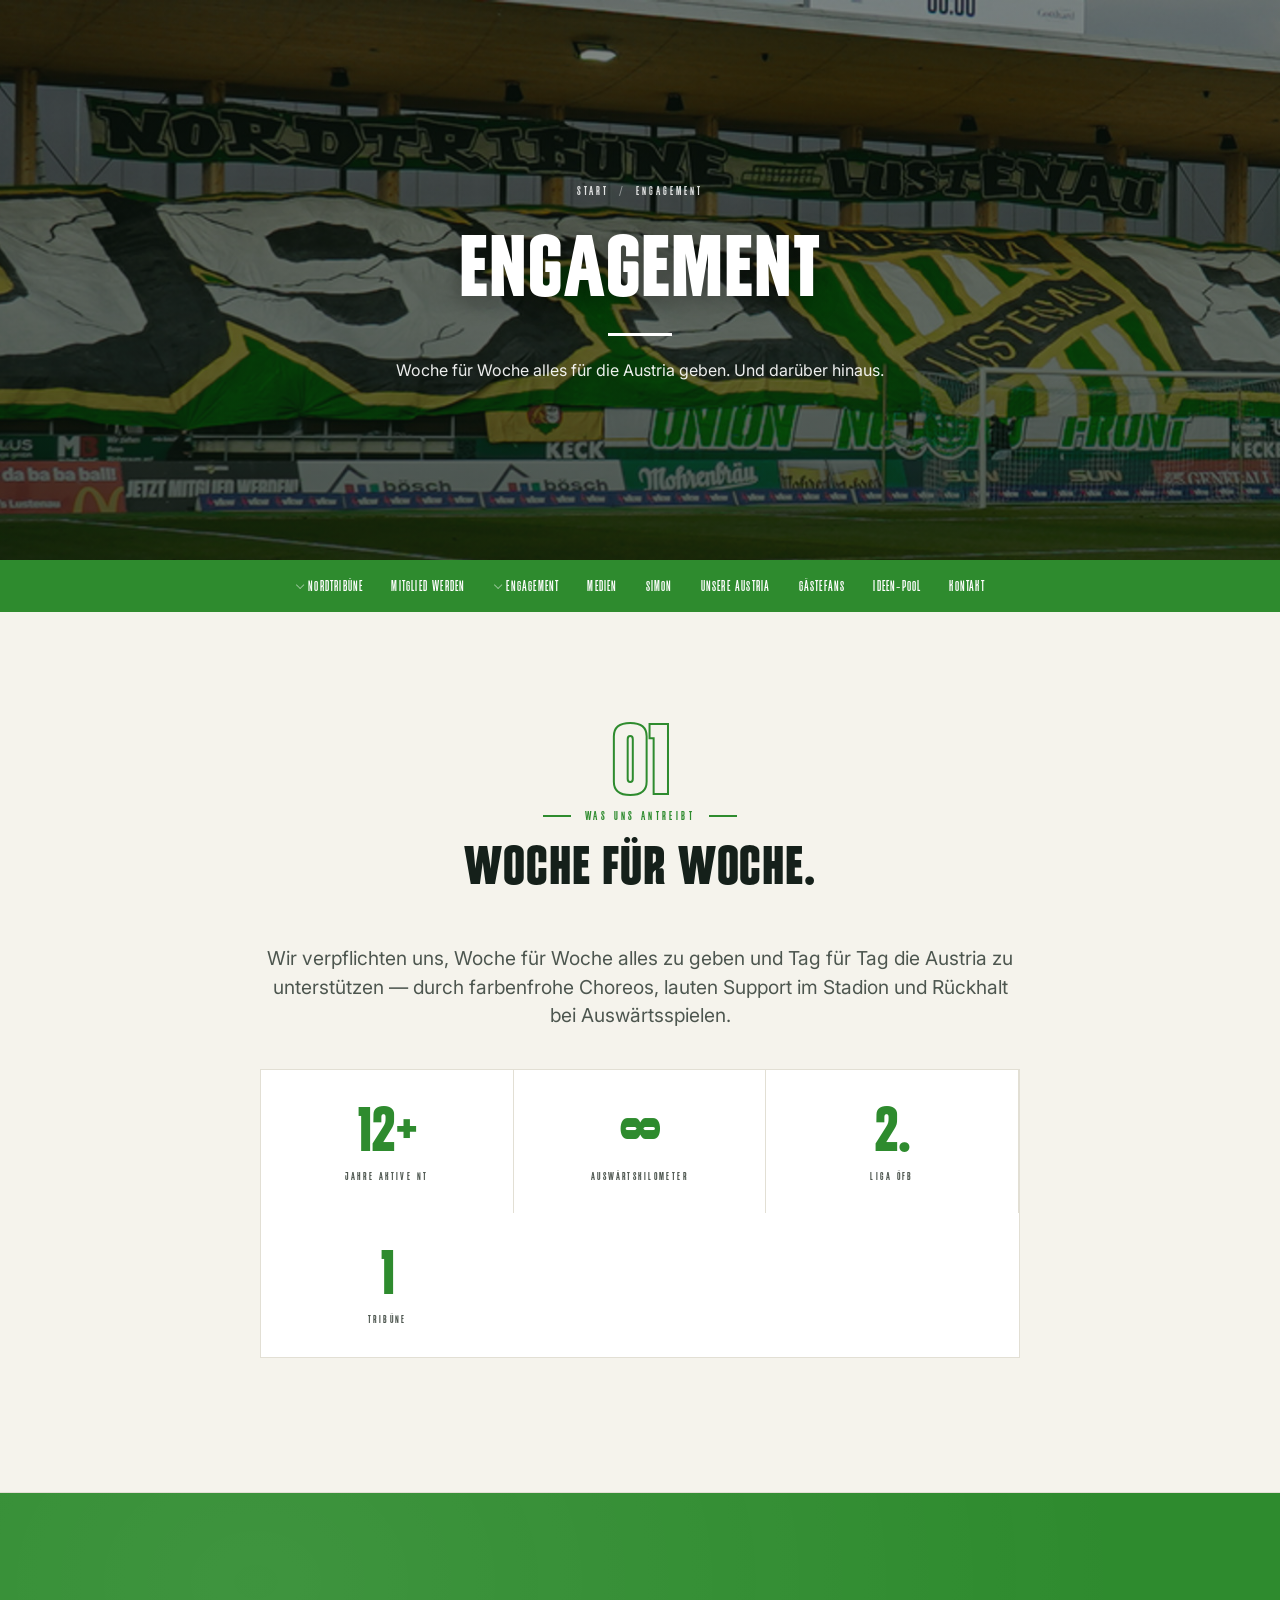
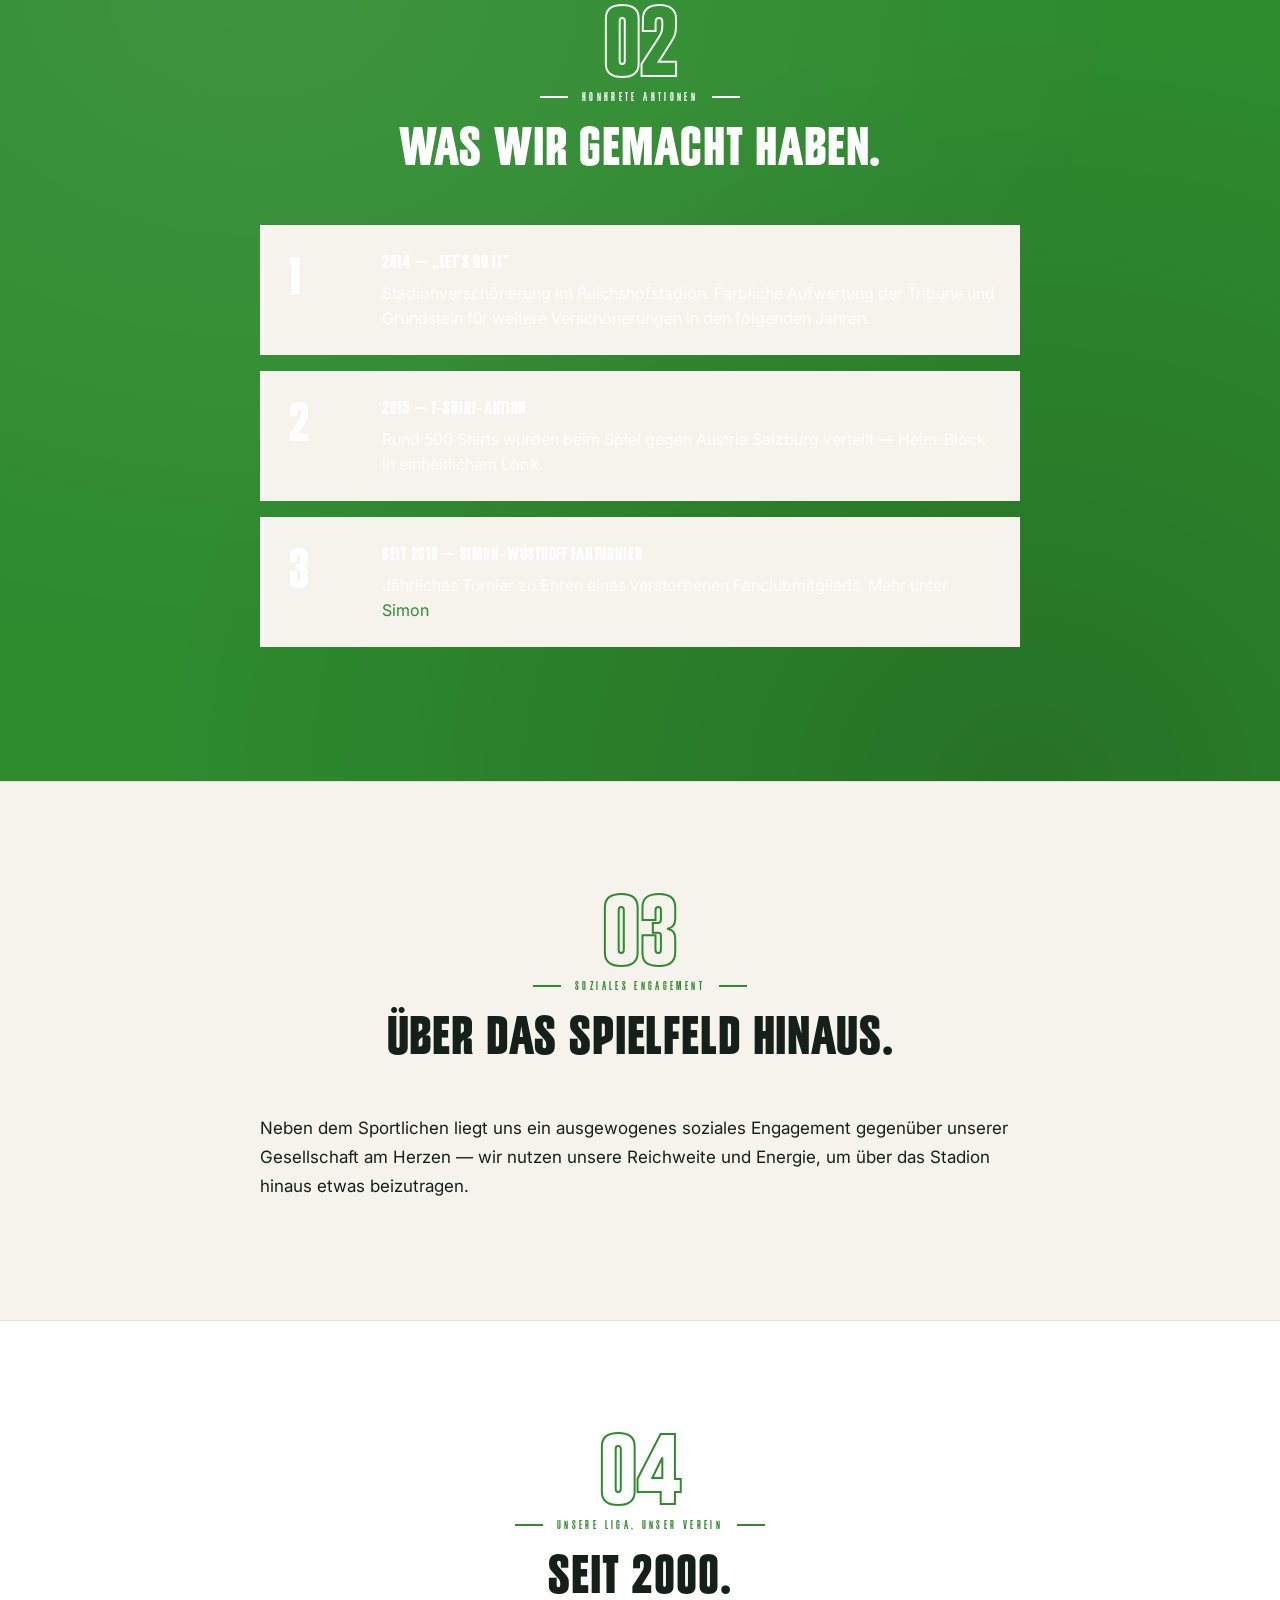
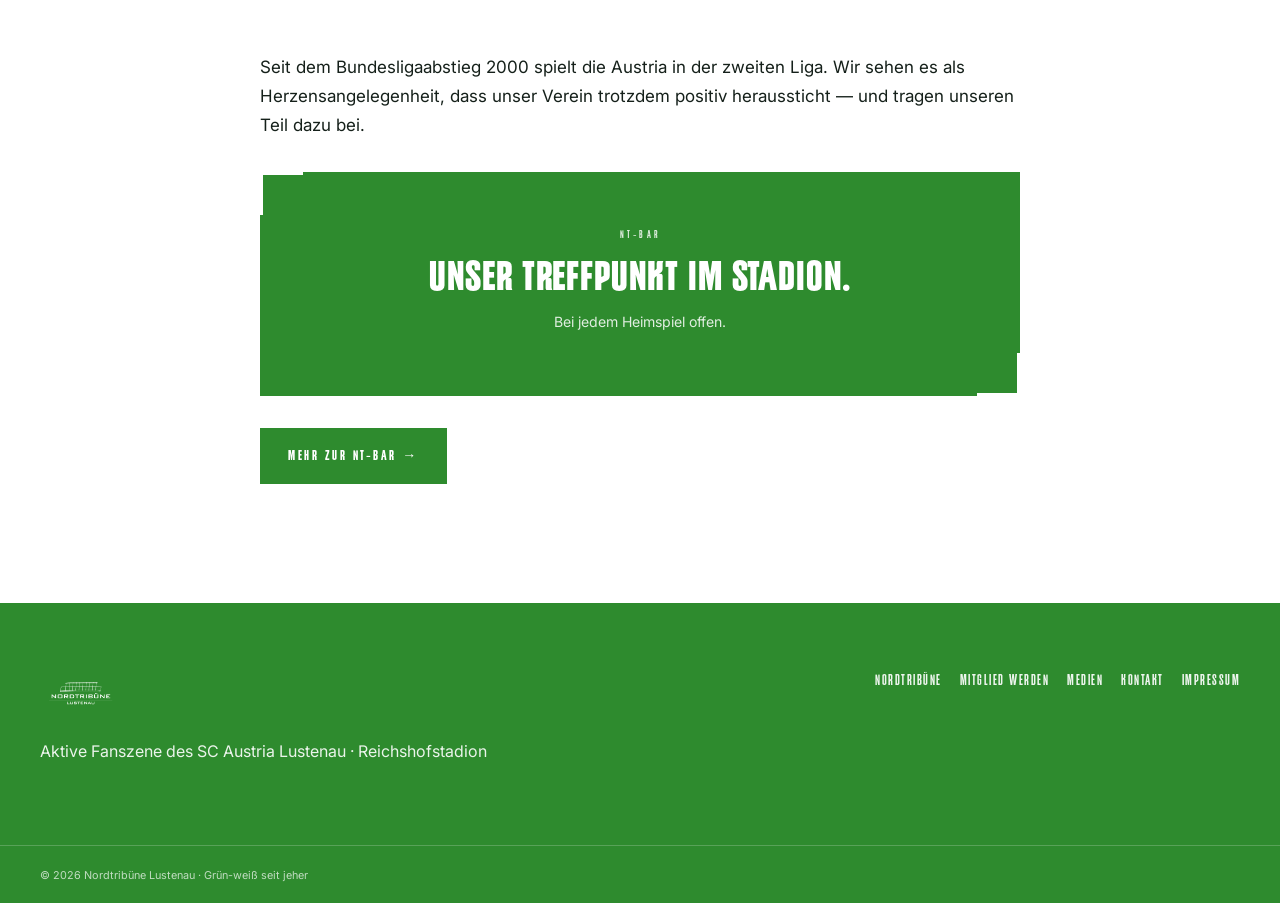
==== commit ec17a52b: "subpages: header on banner, green section variants" ====
--- a/engagement.html
+++ b/engagement.html
@@ -16,11 +16,11 @@
 <a class="skip" href="#main">Zum Inhalt</a>
 
 <header class="site-header" id="top">
-  <div class="hero-banner page-header-banner" role="img" aria-label="Nordtribüne im Reichshofstadion Lustenau">
-    <div class="hero-content">
-      <a href="index.html" aria-label="Zur Startseite">
-        <img src="assets/img/logo.png" alt="Nordtribüne Lustenau" class="hero-logo hero-logo--small" />
-      </a>
+  <div class="page-header-banner" role="img" aria-label="Nordtribüne im Reichshofstadion Lustenau">
+    <div class="page-header-content">
+      <p class="crumb"><a href="index.html">Start</a><span class="sep">/</span>Engagement</p>
+      <h1>Engagement</h1>
+      <p class="lead">Woche für Woche alles für die Austria geben. Und darüber hinaus.</p>
     </div>
   </div>
 
@@ -76,14 +76,6 @@
   </nav>
 </header>
 
-<section class="page-hero">
-  <div class="page-hero-inner">
-    <p class="crumb"><a href="index.html">Start</a><span class="sep">/</span>Engagement</p>
-    <h1>Engagement</h1>
-    <p class="lead">Woche für Woche alles für die Austria geben. Und darüber hinaus.</p>
-  </div>
-</section>
-
 <main id="main" class="page-content">
 
 <section class="page-section">
@@ -108,7 +100,7 @@
     </div>
   </div>
 </section>
-<section class="page-section">
+<section class="page-section page-section--green">
   <div class="container">
     <header class="ps-head">
       <span class="ps-num">02</span>
--- a/styles.css
+++ b/styles.css
@@ -1557,3 +1557,192 @@
   transition: width .4s cubic-bezier(.2,.7,.2,1);
 }
 .season-card:hover::after { width: 100%; }
+
+/* ============================================================
+   PAGE HEADER · Headline auf abgedunkeltem Headerbild (statt grünem Hero)
+   ============================================================ */
+
+.page-header-banner {
+  position: relative;
+  min-height: clamp(380px, 50vw, 560px);
+  background: url('assets/img/header.jpg') center 35% / cover no-repeat;
+  background-color: var(--green-900);
+  display: flex;
+  align-items: center;
+  justify-content: center;
+  isolation: isolate;
+}
+.page-header-banner::before {
+  content: '';
+  position: absolute; inset: 0;
+  background:
+    linear-gradient(180deg, rgba(8,20,12,.5) 0%, rgba(8,20,12,.7) 100%);
+  z-index: 1;
+}
+
+.page-header-content {
+  position: relative;
+  z-index: 2;
+  text-align: center;
+  color: #fff;
+  padding: clamp(40px, 6vw, 80px) var(--gutter);
+  max-width: 920px;
+  margin: 0 auto;
+}
+.page-header-content .crumb {
+  display: inline-flex;
+  align-items: center;
+  justify-content: center;
+  gap: 10px;
+  font-family: var(--display);
+  font-weight: 500;
+  font-size: 12px;
+  letter-spacing: .25em;
+  text-transform: uppercase;
+  color: rgba(255,255,255,.85);
+  margin: 0 0 22px;
+}
+.page-header-content .crumb a { color: rgba(255,255,255,.85); }
+.page-header-content .crumb a:hover { color: #fff; text-decoration: underline; text-underline-offset: 4px; }
+.page-header-content .crumb .sep { opacity: .55; }
+.page-header-content h1 {
+  font-family: var(--headline);
+  font-weight: 700;
+  font-size: clamp(44px, 7vw, 110px);
+  line-height: .95;
+  letter-spacing: .01em;
+  text-transform: uppercase;
+  margin: 0 auto;
+  color: #fff;
+  text-shadow: 0 4px 24px rgba(0,0,0,.4);
+  max-width: 16ch;
+}
+.page-header-content h1::after {
+  content: '';
+  display: block;
+  width: 64px;
+  height: 3px;
+  background: #fff;
+  margin: 24px auto 0;
+}
+.page-header-content .lead {
+  margin: 22px auto 0;
+  font-size: clamp(15px, 1.25vw, 19px);
+  color: rgba(255,255,255,.92);
+  max-width: 56ch;
+  line-height: 1.55;
+}
+
+/* Alte Page-Hero-Sektion komplett verstecken (falls noch im DOM) */
+.page-hero { display: none !important; }
+
+/* ============================================================
+   PAGE SECTION · GRÜN-Variante als Bruch im Inhalt
+   ============================================================ */
+
+.page-section--green,
+.page-section.page-section--green {
+  background: var(--green-700) !important;
+  color: #fff;
+  position: relative;
+}
+.page-section--green::before {
+  content: '';
+  position: absolute; inset: 0;
+  background:
+    radial-gradient(ellipse at 20% 10%, rgba(255,255,255,.08), transparent 60%),
+    radial-gradient(ellipse at 80% 100%, rgba(0,0,0,.18), transparent 60%);
+  pointer-events: none;
+}
+.page-section--green > .container { position: relative; z-index: 1; }
+
+.page-section--green .ps-num {
+  -webkit-text-stroke: 2px rgba(255,255,255,.95);
+  color: transparent;
+}
+.page-section--green .ps-eyebrow { color: #fff; }
+.page-section--green .ps-eyebrow::before,
+.page-section--green .ps-eyebrow::after { background: #fff; }
+.page-section--green .ps-head h2 { color: #fff; }
+
+.page-section--green .prose,
+.page-section--green .prose p,
+.page-section--green .prose li { color: rgba(255,255,255,.95); }
+.page-section--green .prose .lede { color: rgba(255,255,255,.92); }
+.page-section--green .prose h2,
+.page-section--green .prose h3,
+.page-section--green .prose strong { color: #fff; }
+.page-section--green .prose a { color: #fff; text-decoration-color: rgba(255,255,255,.6); }
+.page-section--green .prose a:hover { text-decoration-color: #fff; }
+.page-section--green .prose blockquote {
+  border-left-color: #fff;
+  color: #fff;
+}
+.page-section--green .prose ul li::before { background: #fff; }
+.page-section--green .prose ol li::before { color: #fff; }
+
+.page-section--green .info-tile {
+  background: rgba(0,0,0,.18);
+  border-color: rgba(255,255,255,.22);
+}
+.page-section--green .info-tile-label { color: rgba(255,255,255,.85); }
+.page-section--green .info-tile-value { color: #fff; }
+.page-section--green .info-tile-value a { color: #fff; }
+
+.page-section--green .tiles li {
+  background: rgba(0,0,0,.18);
+  border-color: rgba(255,255,255,.22);
+}
+.page-section--green .tiles li::before { color: #fff; }
+.page-section--green .tiles strong { color: #fff; }
+.page-section--green .tiles p { color: rgba(255,255,255,.85); }
+
+.page-section--green .steps li {
+  background: rgba(0,0,0,.18);
+  border-color: rgba(255,255,255,.22);
+  border-left-color: #fff;
+}
+.page-section--green .steps li::before { color: #fff; }
+.page-section--green .steps strong { color: #fff; }
+.page-section--green .steps p { color: rgba(255,255,255,.85); }
+
+.page-section--green .stat-strip {
+  background: rgba(0,0,0,.18);
+  border-color: rgba(255,255,255,.25);
+}
+.page-section--green .stat-strip > div { border-right-color: rgba(255,255,255,.2); }
+.page-section--green .stat-strip .stat-num { color: #fff; }
+.page-section--green .stat-strip .stat-label { color: rgba(255,255,255,.85); }
+
+.page-section--green .highlight {
+  background: var(--ink);
+  color: #fff;
+}
+.page-section--green .highlight::before,
+.page-section--green .highlight::after { border-color: #fff; }
+
+.page-section--green .btn {
+  background: #fff;
+  color: var(--ink);
+  border-color: #fff;
+}
+.page-section--green .btn:hover {
+  background: var(--ink);
+  color: #fff;
+  border-color: var(--ink);
+}
+
+.page-section--green .form-field input,
+.page-section--green .form-field textarea {
+  background: rgba(255,255,255,.1);
+  border-color: rgba(255,255,255,.3);
+  color: #fff;
+}
+.page-section--green .form-field input::placeholder,
+.page-section--green .form-field textarea::placeholder { color: rgba(255,255,255,.55); }
+.page-section--green .form-field input:focus,
+.page-section--green .form-field textarea:focus { border-color: #fff; }
+.page-section--green .form-field label { color: rgba(255,255,255,.85); }
+
+/* :nth-child(even) auto-bg darf grüne Variante nicht überschreiben */
+.page-section.page-section--green:nth-child(even) { background: var(--green-700) !important; }
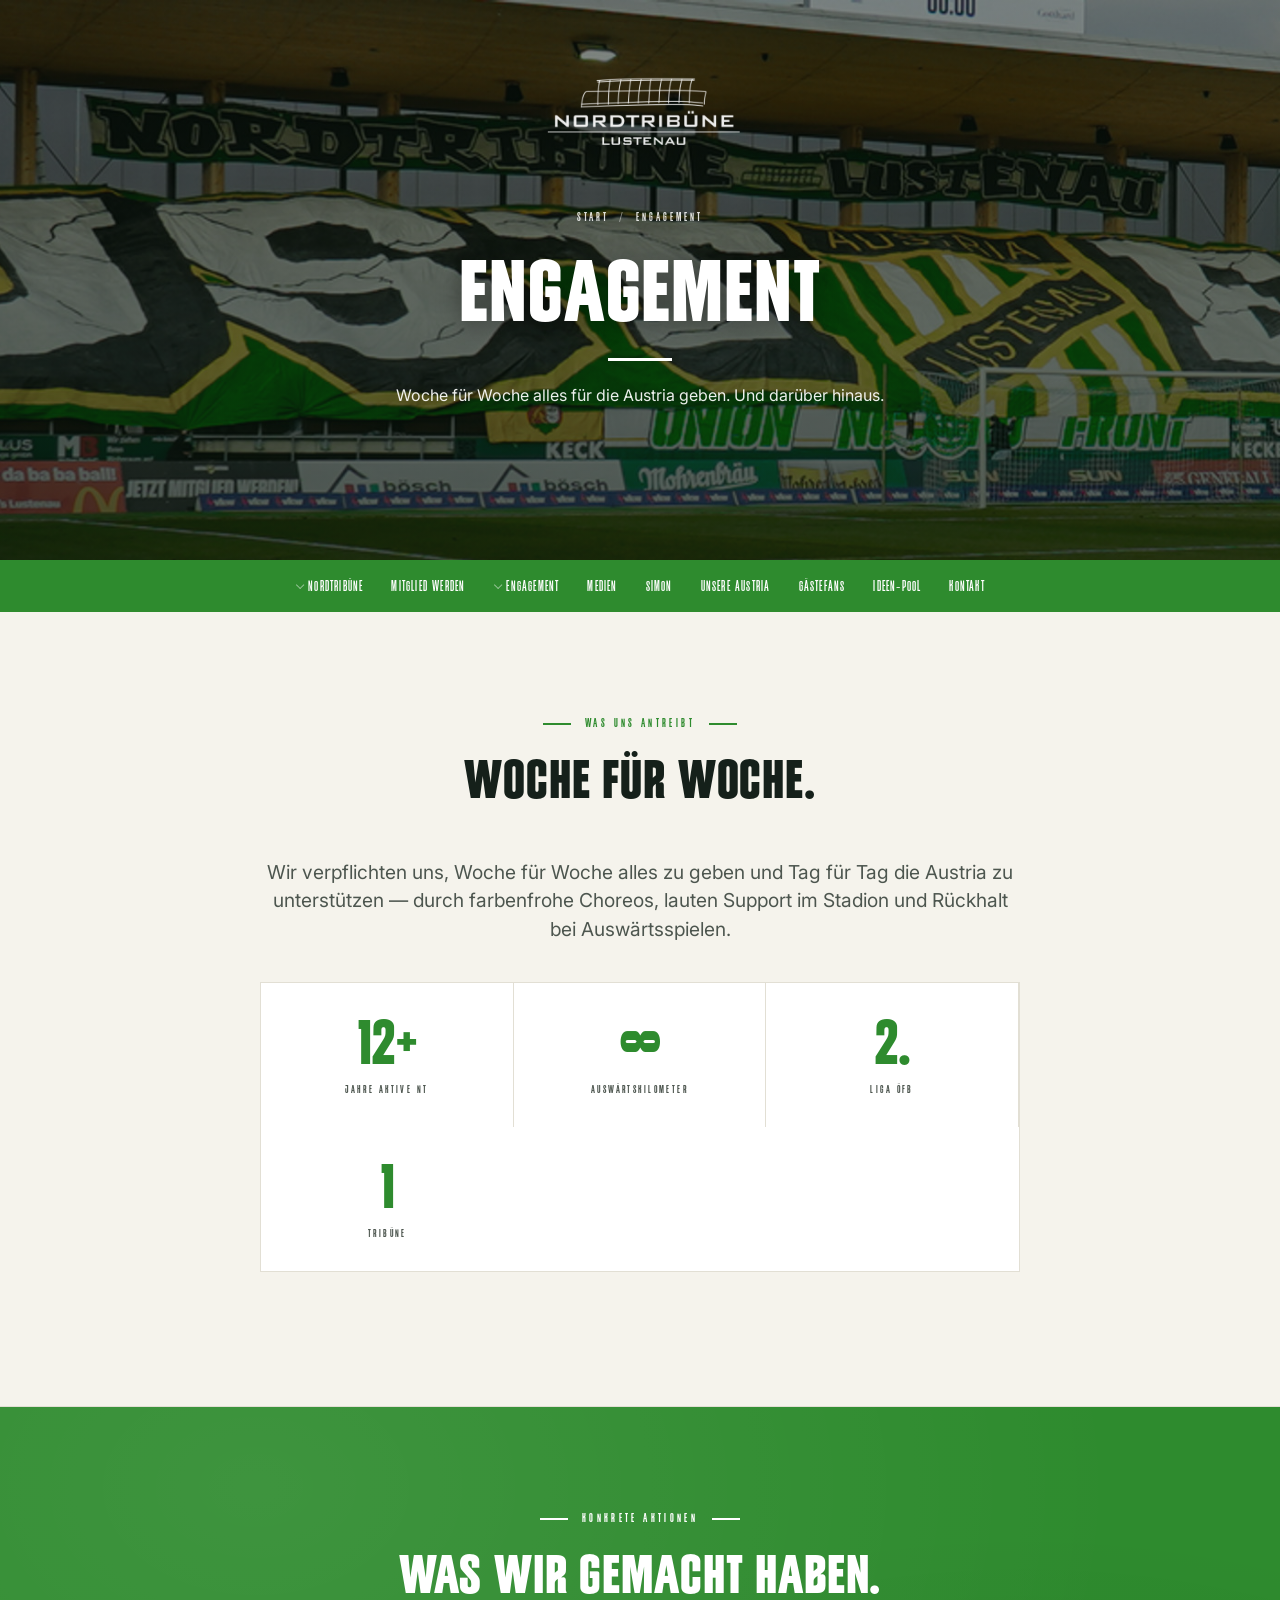
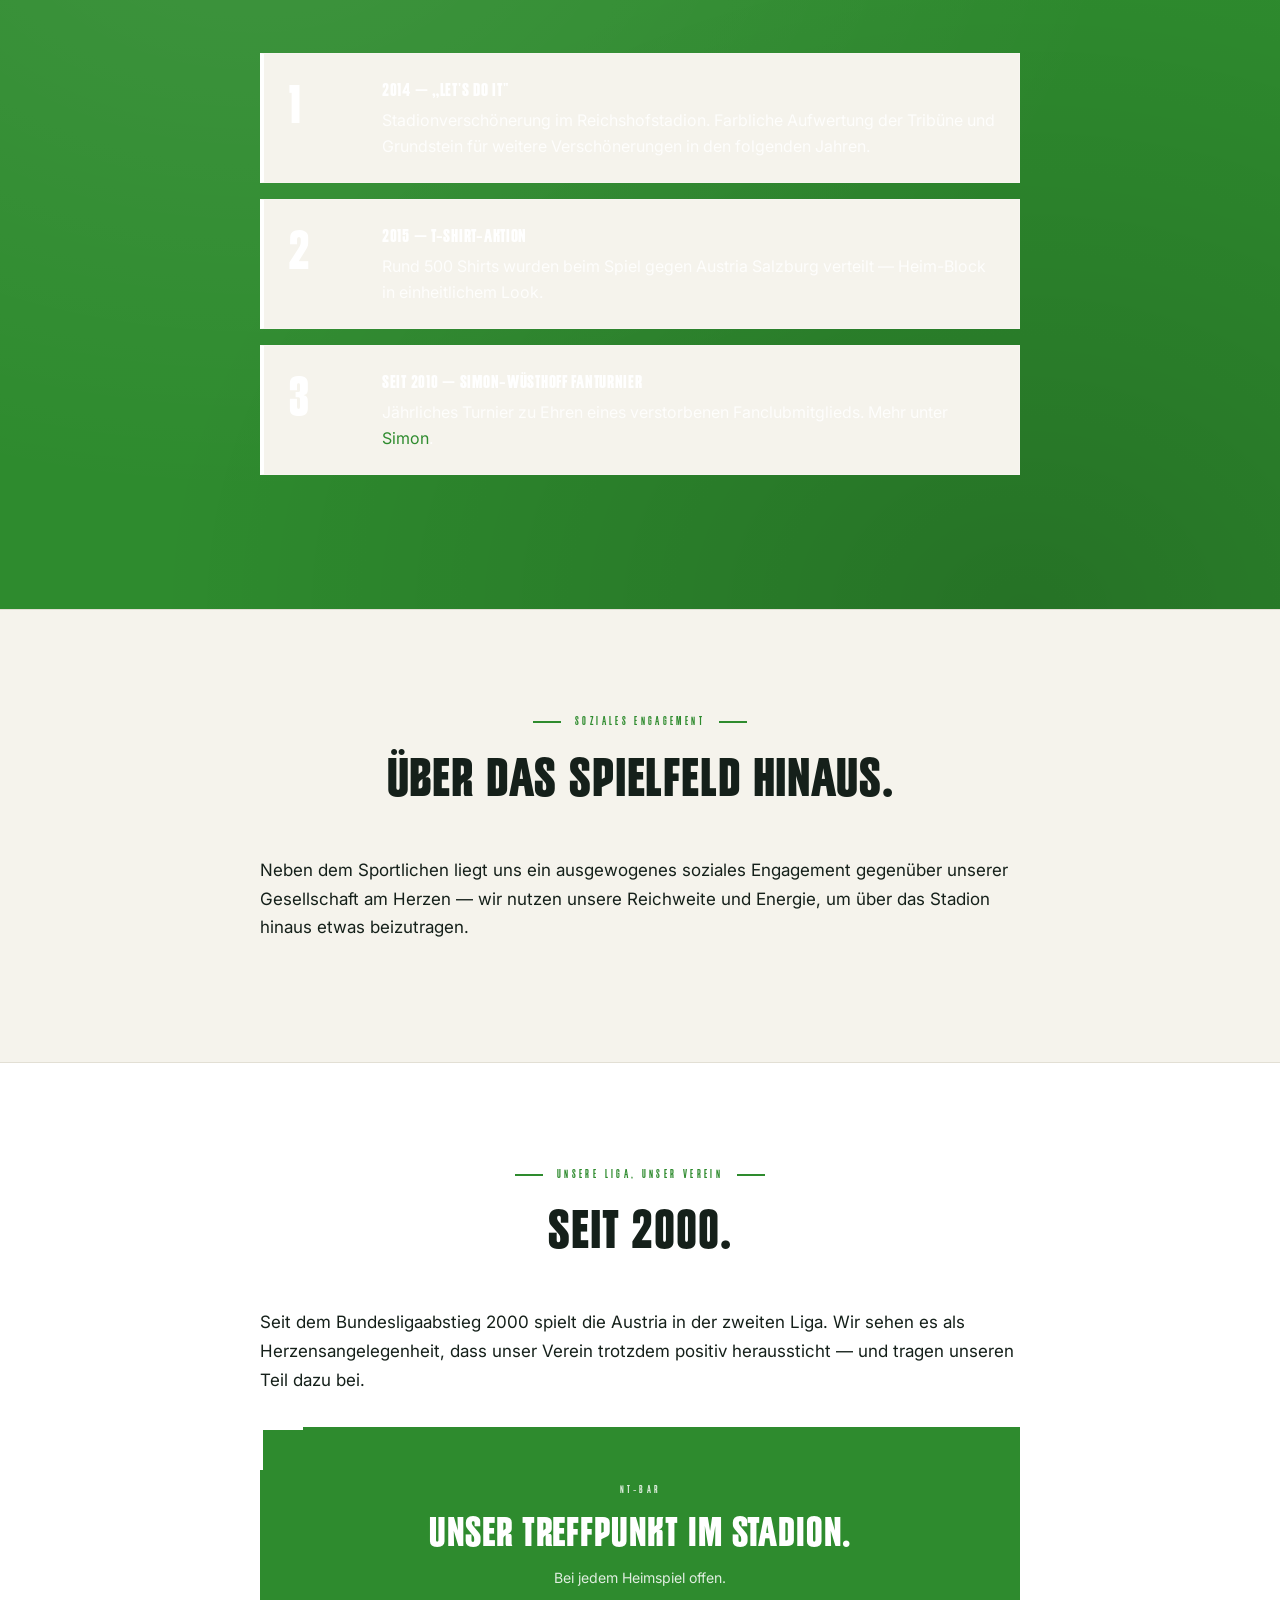
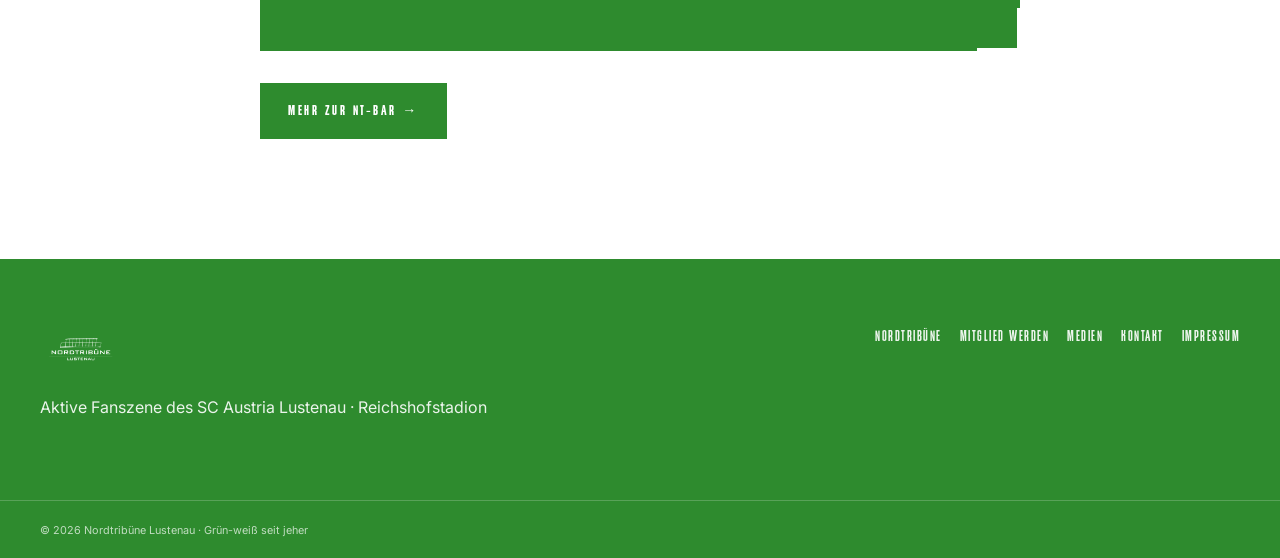
==== commit dfd2306f: "drop section numbering · white logo in page header" ====
--- a/engagement.html
+++ b/engagement.html
@@ -17,6 +17,9 @@
 
 <header class="site-header" id="top">
   <div class="page-header-banner" role="img" aria-label="Nordtribüne im Reichshofstadion Lustenau">
+    <a href="index.html" class="page-header-logo" aria-label="Zur Startseite">
+      <img src="assets/img/logo.png" alt="Nordtribüne Lustenau" />
+    </a>
     <div class="page-header-content">
       <p class="crumb"><a href="index.html">Start</a><span class="sep">/</span>Engagement</p>
       <h1>Engagement</h1>
--- a/styles.css
+++ b/styles.css
@@ -1746,3 +1746,30 @@
 
 /* :nth-child(even) auto-bg darf grüne Variante nicht überschreiben */
 .page-section.page-section--green:nth-child(even) { background: var(--green-700) !important; }
+
+/* Sektions-Nummerierung ausblenden — wirkt sauberer */
+.ps-num { display: none; }
+.ps-head { gap: 14px; }
+.ps-head .ps-eyebrow { margin-top: 0; }
+
+/* Weißes Logo im Page-Header-Banner, klickbar zur Startseite */
+.page-header-logo {
+  position: absolute;
+  top: clamp(20px, 3vw, 32px);
+  left: 50%;
+  transform: translateX(-50%);
+  z-index: 3;
+  display: block;
+  line-height: 0;
+}
+.page-header-logo img {
+  width: clamp(160px, 22vw, 240px);
+  height: auto;
+  filter: brightness(0) invert(1);
+  opacity: .92;
+  transition: opacity .15s ease;
+}
+.page-header-logo:hover img { opacity: 1; }
+
+.page-header-banner { padding-top: clamp(80px, 10vw, 140px); padding-bottom: clamp(40px, 6vw, 80px); }
+.page-header-banner .page-header-content { padding-top: 0; padding-bottom: 0; }
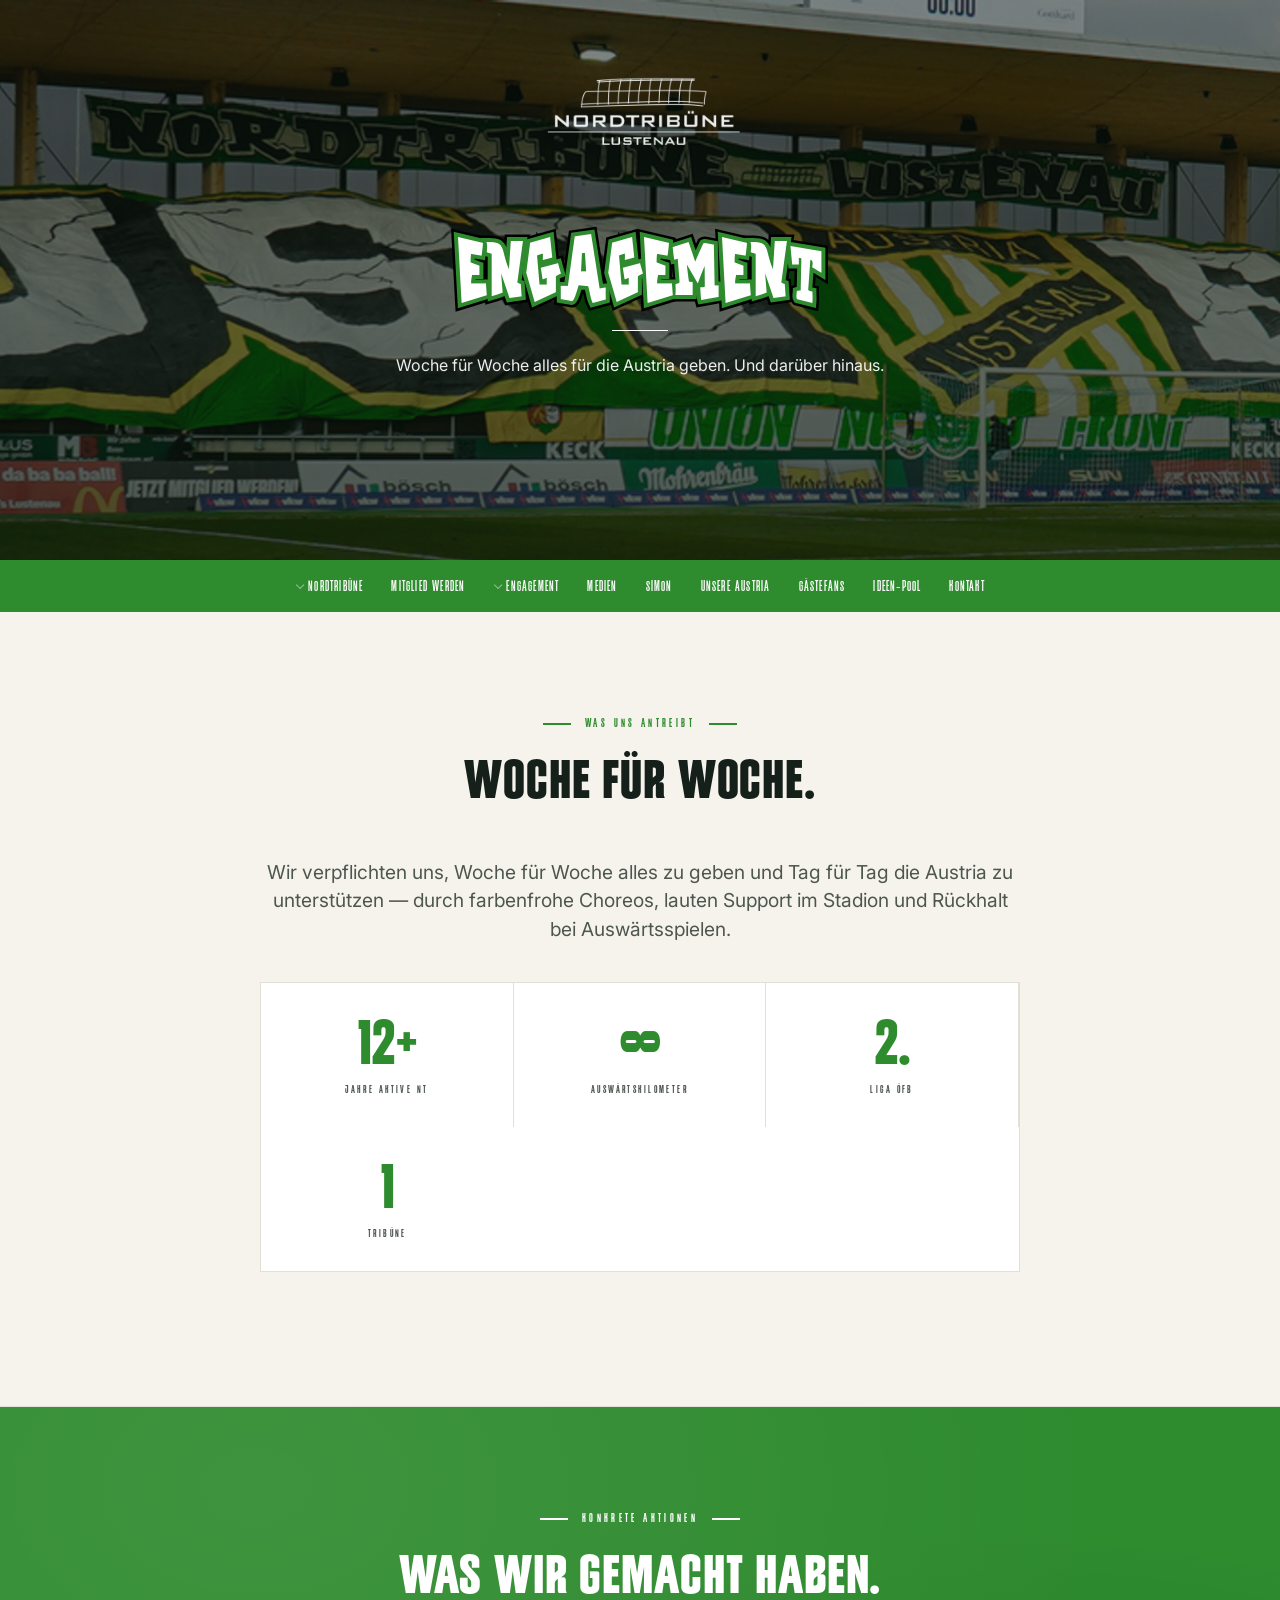
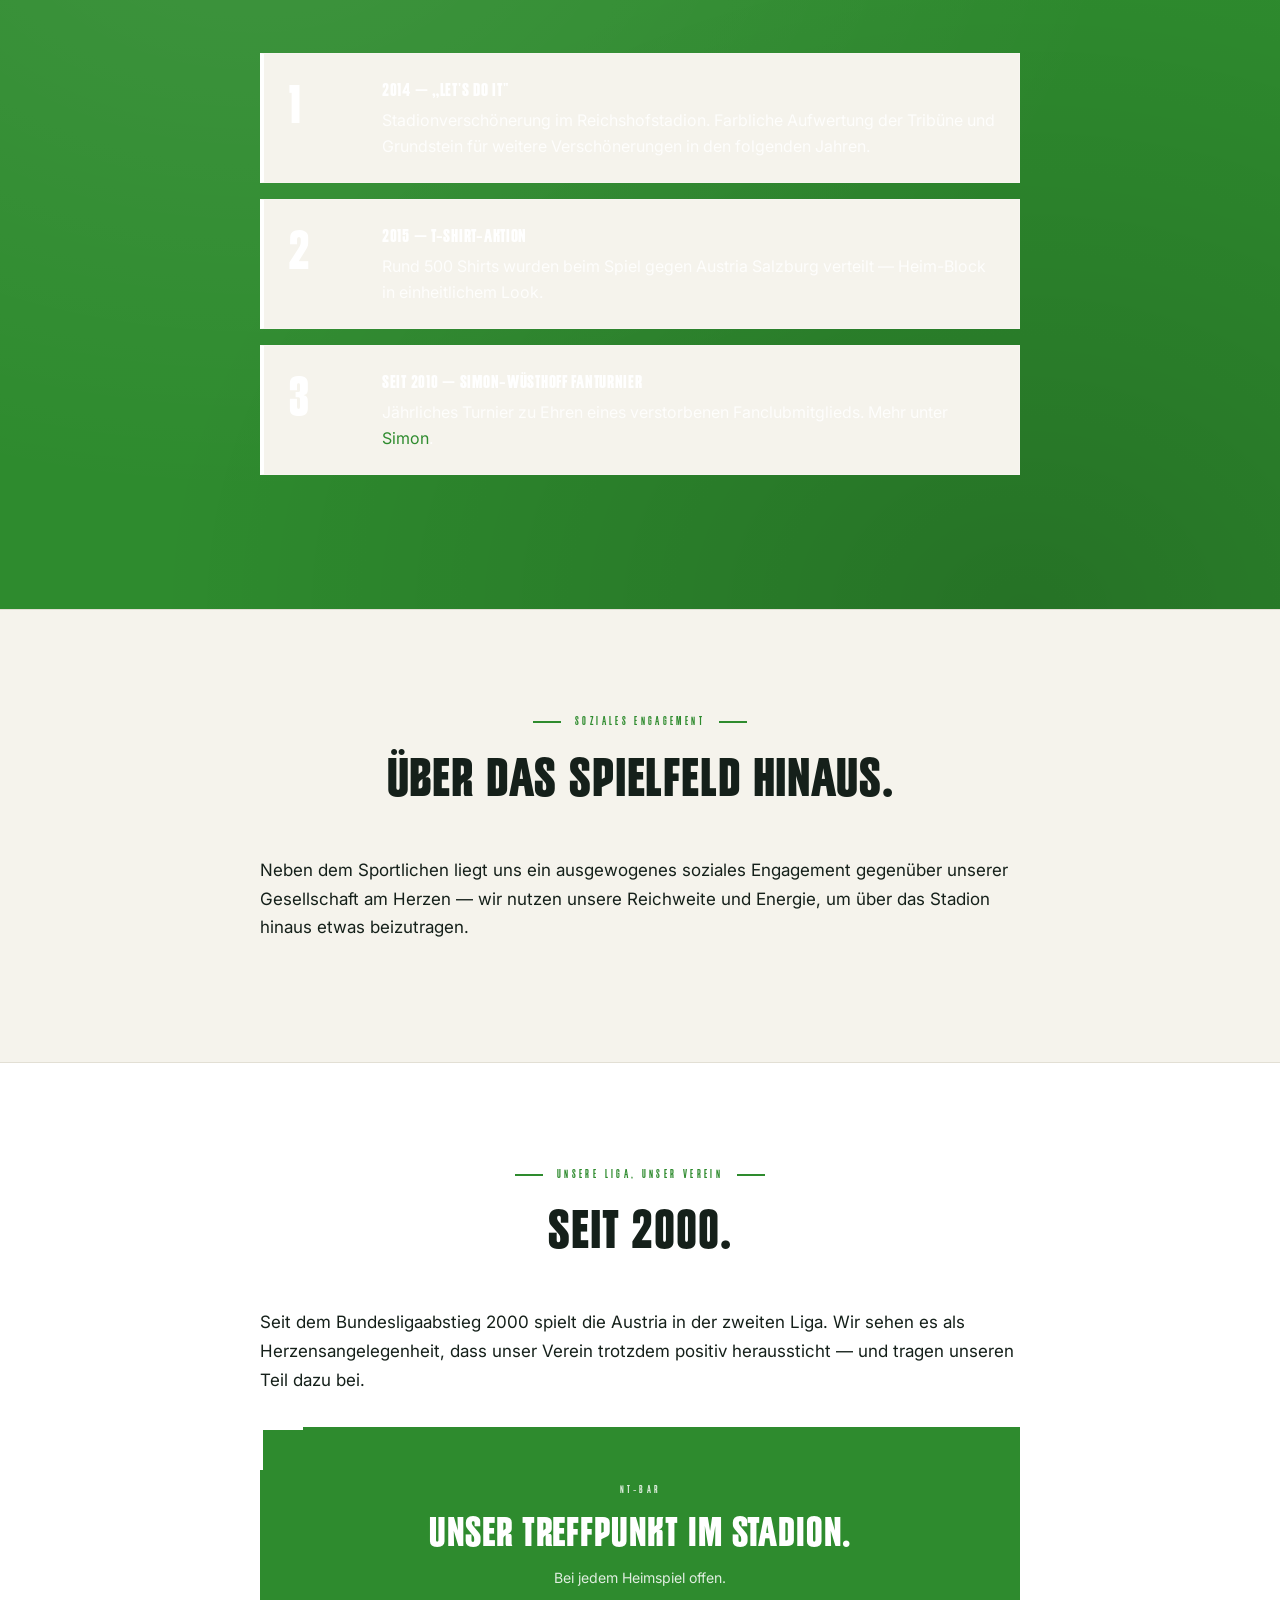
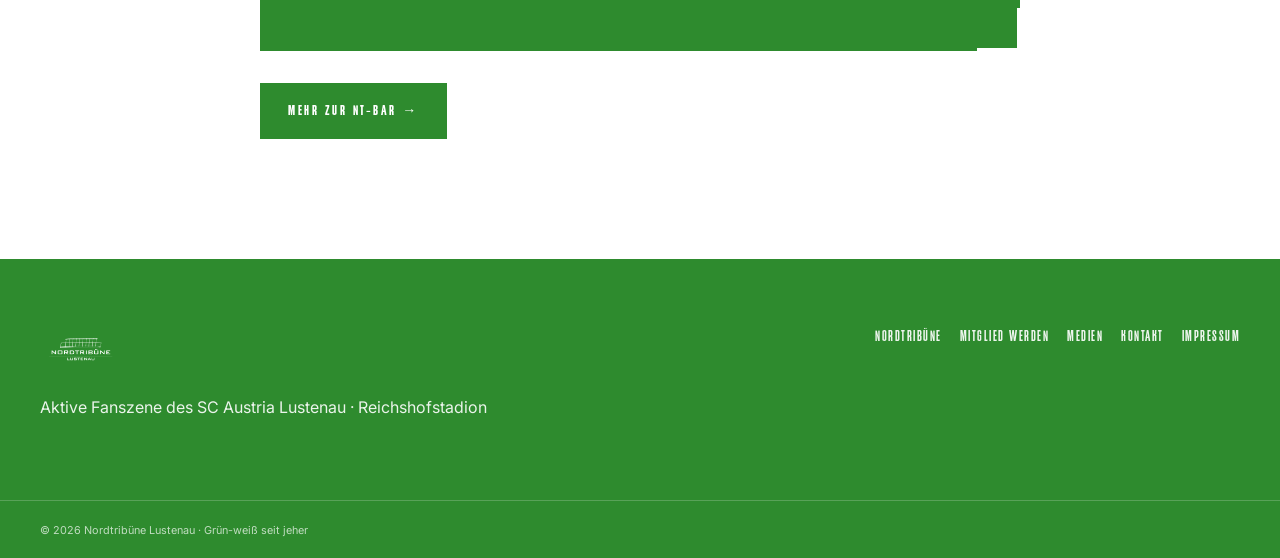
==== commit 741564a3: "garage shock headlines · burger menu · card hierarchy · mobile fixes" ====
--- a/engagement.html
+++ b/engagement.html
@@ -21,15 +21,14 @@
       <img src="assets/img/logo.png" alt="Nordtribüne Lustenau" />
     </a>
     <div class="page-header-content">
-      <p class="crumb"><a href="index.html">Start</a><span class="sep">/</span>Engagement</p>
-      <h1>Engagement</h1>
+      <h1 data-text="Engagement">Engagement</h1>
       <p class="lead">Woche für Woche alles für die Austria geben. Und darüber hinaus.</p>
     </div>
   </div>
 
   <div class="nav-wrap">
     <button class="nav-toggle" aria-label="Menü" aria-expanded="false">
-      <span></span><span></span><span></span>
+      <span class="burger" aria-hidden="true"><span></span><span></span><span></span></span>
       <em>Menü</em>
     </button>
 
--- a/styles.css
+++ b/styles.css
@@ -51,6 +51,13 @@
   font-style: normal;
   font-display: swap;
   src: url('assets/fonts/GCGrind.ttf') format('truetype');
+}
+@font-face {
+  font-family: 'Garage Shock';
+  font-weight: 400;
+  font-style: normal;
+  font-display: swap;
+  src: url('assets/fonts/GarageShock.ttf') format('truetype');
 }
 
 :root {
@@ -131,12 +138,49 @@
   padding: 40px var(--gutter);
   text-align: center;
 }
+.hero-content--stack {
+  display: flex;
+  flex-direction: column;
+  align-items: center;
+  gap: clamp(16px, 2vw, 24px);
+}
 .hero-logo {
   width: clamp(280px, 42vw, 560px);
   height: auto;
   filter: brightness(0) invert(1);
   display: block;
   margin: 0 auto;
+}
+.hero-logo--mark {
+  width: clamp(140px, 18vw, 220px);
+}
+.hero-wordmark {
+  font-family: 'Garage Shock', var(--headline);
+  font-weight: 400;
+  font-size: clamp(40px, 7vw, 110px);
+  line-height: .95;
+  letter-spacing: .02em;
+  text-transform: uppercase;
+  margin: 0;
+  color: #fff;
+  -webkit-text-stroke: 9px var(--green-700);
+  text-stroke: 9px var(--green-700);
+  paint-order: stroke fill;
+  text-shadow: none;
+  white-space: nowrap;
+  position: relative;
+  display: inline-block;
+  isolation: isolate;
+}
+.hero-wordmark::before {
+  content: attr(data-text);
+  position: absolute;
+  inset: 0;
+  z-index: -1;
+  color: transparent;
+  -webkit-text-stroke: 14px #000;
+  text-stroke: 14px #000;
+  pointer-events: none;
 }
 @media (max-width: 720px) {
   .hero-banner { min-height: clamp(320px, 70vw, 460px); }
@@ -242,14 +286,24 @@
   justify-content: center;
 }
 .nav-toggle em { font-style: normal; }
-.nav-toggle span:not(em) {
-  display: block; height: 2px; width: 22px; background: #fff;
-  margin: 4px 0; transition: transform .2s, opacity .2s;
-  position: relative;
-}
-.nav-toggle.is-open span:nth-child(1) { transform: translateY(6px) rotate(45deg); }
-.nav-toggle.is-open span:nth-child(2) { opacity: 0; }
-.nav-toggle.is-open span:nth-child(3) { transform: translateY(-6px) rotate(-45deg); }
+.nav-toggle .burger {
+  display: inline-flex;
+  flex-direction: column;
+  justify-content: space-between;
+  width: 26px;
+  height: 18px;
+}
+.nav-toggle .burger span {
+  display: block;
+  width: 100%;
+  height: 2.5px;
+  background: #fff;
+  transition: transform .25s ease, opacity .2s ease;
+  transform-origin: center;
+}
+.nav-toggle.is-open .burger span:nth-child(1) { transform: translateY(7.75px) rotate(45deg); }
+.nav-toggle.is-open .burger span:nth-child(2) { opacity: 0; }
+.nav-toggle.is-open .burger span:nth-child(3) { transform: translateY(-7.75px) rotate(-45deg); }
 
 .mobile-nav {
   display: none;
@@ -285,12 +339,6 @@
   .primary-nav { display: none; }
   .nav-toggle { display: flex; }
   .mobile-nav { display: block; }
-  .nav-toggle span:nth-child(1),
-  .nav-toggle span:nth-child(2),
-  .nav-toggle span:nth-child(3) { display: block; }
-}
-@media (min-width: 1101px) {
-  .nav-toggle span:not(em) { display: none; }
 }
 
 /* ============================================================
@@ -502,19 +550,14 @@
 
 .card-grid {
   display: grid;
-  grid-template-columns: repeat(6, 1fr);
+  grid-template-columns: repeat(3, 1fr);
   gap: clamp(14px, 1.4vw, 22px);
 }
-.card { grid-column: span 2; }
-.card--feature { grid-column: span 6; }
-
-@media (max-width: 1100px) {
-  .card-grid { grid-template-columns: repeat(4, 1fr); gap: 18px; }
-  .card { grid-column: span 2; }
-  .card--feature { grid-column: span 4; }
-}
-@media (max-width: 640px) {
-  .card-grid { grid-template-columns: 1fr; }
+.card { grid-column: span 1; }
+.card--feature { grid-column: 1 / -1; }
+
+@media (max-width: 720px) {
+  .card-grid { grid-template-columns: 1fr; gap: 16px; }
   .card, .card--feature { grid-column: span 1; }
 }
 
@@ -532,14 +575,18 @@
 
 .card-media {
   position: relative;
-  aspect-ratio: 4 / 5;
+  aspect-ratio: 16 / 9;
   background-size: cover;
   background-position: center;
   background-color: #0d1810;
   overflow: hidden;
   transition: transform .6s cubic-bezier(.2,.7,.2,1);
 }
-.card--feature .card-media { aspect-ratio: 21 / 9; }
+.card--feature .card-media { aspect-ratio: 16 / 9; }
+@media (max-width: 720px) {
+  .card-media { aspect-ratio: 16 / 9; }
+  .card--feature .card-media { aspect-ratio: 16 / 10; }
+}
 
 .card-media::before {
   content: '';
@@ -606,8 +653,11 @@
   -webkit-text-stroke-color: #fff;
 }
 .card--feature .card-md {
-  font-size: clamp(140px, 18vw, 280px);
+  font-size: clamp(160px, 20vw, 320px);
   margin-right: 8px;
+}
+.card-grid > .card:not(.card--feature) .card-md {
+  font-size: clamp(56px, 6vw, 96px);
 }
 
 .card-placeholder {
@@ -1016,26 +1066,51 @@
 .info-tile {
   border: 1px solid var(--line);
   background: var(--bg-soft);
-  padding: 22px 24px;
+  padding: 24px 26px;
+  display: flex;
+  flex-direction: column;
+  gap: 10px;
+  min-width: 0;
+  text-align: left;
 }
 .info-tile-label {
+  display: block;
   font-family: var(--display);
   font-weight: 600;
   font-size: 11px;
   letter-spacing: .22em;
   text-transform: uppercase;
   color: var(--green-700);
-  margin-bottom: 6px;
-}
-.info-tile-value { font-size: 16px; font-weight: 600; color: var(--ink); }
+  line-height: 1.2;
+}
+.info-tile-value {
+  display: block;
+  font-size: 16px;
+  font-weight: 600;
+  color: var(--ink);
+  line-height: 1.45;
+  word-break: normal;
+  overflow-wrap: anywhere;
+}
+.info-tile-value.iban {
+  font-size: 15px;
+  letter-spacing: 0;
+  font-feature-settings: 'tnum' 1;
+  word-spacing: -.05em;
+  white-space: normal;
+  word-break: keep-all;
+  overflow-wrap: break-word;
+  max-width: 100%;
+}
 
 /* Formulare */
 .form {
   display: grid;
   gap: 14px;
   max-width: 620px;
-  margin: 1.5em 0;
-}
+  margin: 1.5em auto;
+}
+.form .btn { justify-self: center; }
 .form-row { display: grid; grid-template-columns: 1fr 1fr; gap: 14px; }
 @media (max-width: 600px) { .form-row { grid-template-columns: 1fr; } }
 .form-field { display: grid; gap: 6px; }
@@ -1064,7 +1139,7 @@
   border-color: var(--green-700);
 }
 .form-field textarea { resize: vertical; min-height: 120px; }
-.form .btn { justify-self: start; }
+.form .btn { justify-self: center; }
 
 /* Saison-Liste (Medien-Übersicht) */
 .archive-grid {
@@ -1606,22 +1681,39 @@
 .page-header-content .crumb a:hover { color: #fff; text-decoration: underline; text-underline-offset: 4px; }
 .page-header-content .crumb .sep { opacity: .55; }
 .page-header-content h1 {
-  font-family: var(--headline);
-  font-weight: 700;
-  font-size: clamp(44px, 7vw, 110px);
+  font-family: 'Garage Shock', var(--headline);
+  font-weight: 400;
+  font-size: clamp(40px, 6vw, 88px);
   line-height: .95;
-  letter-spacing: .01em;
+  letter-spacing: .02em;
   text-transform: uppercase;
   margin: 0 auto;
   color: #fff;
-  text-shadow: 0 4px 24px rgba(0,0,0,.4);
-  max-width: 16ch;
+  -webkit-text-stroke: 8px var(--green-700);
+  text-stroke: 8px var(--green-700);
+  paint-order: stroke fill;
+  text-shadow: none;
+  white-space: nowrap;
+  max-width: none;
+  position: relative;
+  display: inline-block;
+  isolation: isolate;
+}
+.page-header-content h1::before {
+  content: attr(data-text);
+  position: absolute;
+  inset: 0;
+  z-index: -1;
+  color: transparent;
+  -webkit-text-stroke: 13px #000;
+  text-stroke: 13px #000;
+  pointer-events: none;
 }
 .page-header-content h1::after {
   content: '';
   display: block;
-  width: 64px;
-  height: 3px;
+  width: 56px;
+  height: 1px;
   background: #fff;
   margin: 24px auto 0;
 }
@@ -1773,3 +1865,143 @@
 
 .page-header-banner { padding-top: clamp(80px, 10vw, 140px); padding-bottom: clamp(40px, 6vw, 80px); }
 .page-header-banner .page-header-content { padding-top: 0; padding-bottom: 0; }
+
+/* ============================================================
+   MOBILE OPTIMIERUNGEN
+   ============================================================ */
+
+@media (max-width: 720px) {
+  /* Hero/Banner Headlines: dünnere Strokes, kleiner, kann brechen */
+  .hero-wordmark {
+    font-size: clamp(34px, 11vw, 56px);
+    -webkit-text-stroke-width: 5px;
+    text-stroke-width: 5px;
+    white-space: normal;
+    line-height: 1;
+    word-break: keep-all;
+    max-width: 90vw;
+  }
+  .hero-wordmark::before {
+    -webkit-text-stroke-width: 8px;
+    text-stroke-width: 8px;
+  }
+
+  .page-header-content h1 {
+    font-size: clamp(32px, 9vw, 48px);
+    -webkit-text-stroke-width: 4px;
+    text-stroke-width: 4px;
+    white-space: normal;
+    word-break: keep-all;
+    max-width: 90vw;
+  }
+  .page-header-content h1::before {
+    -webkit-text-stroke-width: 7px;
+    text-stroke-width: 7px;
+  }
+  .page-header-content h1::after { width: 40px; margin-top: 16px; }
+  .page-header-content .lead { font-size: 14px; }
+
+  /* Header-Banner kompakter */
+  .page-header-banner {
+    min-height: clamp(280px, 80vw, 380px);
+    padding-top: clamp(60px, 16vw, 90px);
+    padding-bottom: clamp(28px, 8vw, 60px);
+  }
+  .page-header-logo img { width: clamp(120px, 32vw, 160px); }
+
+  /* Sections: weniger Padding */
+  .page-section { padding: clamp(40px, 9vw, 64px) 0; }
+  .ps-head { margin-bottom: 24px; gap: 10px; }
+  .ps-head h2 { font-size: clamp(28px, 7vw, 36px); }
+  .ps-eyebrow { font-size: 10px; letter-spacing: .22em; gap: 10px; }
+  .ps-eyebrow::before, .ps-eyebrow::after { width: 18px; }
+
+  /* Highlights kompakter */
+  .highlight { padding: 24px 22px; }
+  .highlight-text { font-size: clamp(20px, 5.5vw, 28px); }
+  .highlight::before, .highlight::after { width: 28px; height: 28px; }
+
+  /* Tiles in 1 Spalte auf sehr kleinen Screens */
+  .tiles { grid-template-columns: 1fr; }
+  .tiles li { padding: 18px 18px 18px 50px; }
+  .tiles li::before { left: 18px; top: 18px; font-size: 18px; }
+  .tiles strong { font-size: 16px; }
+
+  /* Steps kompakter */
+  .steps li { grid-template-columns: 50px 1fr; gap: 16px; padding: 18px 20px; }
+  .steps li::before { font-size: 40px; }
+  .steps strong { font-size: 16px; }
+
+  /* Stat-Strip: 2 Spalten auf Mobil */
+  .stat-strip { grid-template-columns: repeat(2, 1fr); }
+  .stat-strip > div { border-right: 0; border-bottom: 1px solid var(--line); padding: 22px 16px; }
+  .stat-strip > div:nth-child(odd) { border-right: 1px solid var(--line); }
+  .stat-strip > div:nth-last-child(-n+2) { border-bottom: 0; }
+  .page-section--green .stat-strip > div { border-color: rgba(255,255,255,.2); }
+  .page-section--green .stat-strip > div:nth-child(odd) { border-right-color: rgba(255,255,255,.2); }
+  .stat-strip .stat-num { font-size: clamp(36px, 10vw, 54px); }
+
+  /* Info-Tile / Grid: vollbreite Tiles */
+  .info-grid { grid-template-columns: 1fr; gap: 12px; }
+  .info-tile { padding: 18px 20px; }
+
+  /* Kontakt-Grid */
+  .contact-grid { grid-template-columns: 1fr; }
+  .contact-card { min-height: 120px; padding: 22px; }
+
+  /* Section-Divider: weniger Höhe */
+  .section-divider { padding: 20px var(--gutter) 36px; gap: 14px; }
+  .divider-mark { height: 18px; }
+
+  /* Beitrags-Card: Spielnummern etwas kleiner */
+  .card-md { font-size: clamp(80px, 22vw, 130px); }
+
+  /* Saison-Karten: kleiner */
+  .season-grid { grid-template-columns: repeat(2, 1fr); gap: 12px; }
+  .season-card { aspect-ratio: 4 / 5; }
+  .season-card-num { font-size: clamp(80px, 18vw, 130px); }
+  .season-card h3 { font-size: clamp(20px, 5vw, 24px); }
+  .season-card-body { padding: 14px 14px 16px; }
+  .season-card-tag { font-size: 10px; padding: 4px 8px; top: 12px; left: 12px; }
+
+  /* Footer: gestapelt */
+  .footer-inner { grid-template-columns: 1fr; gap: 24px; }
+  .site-footer nav ul { gap: 12px 18px; }
+  .footer-bottom { font-size: 11px; }
+
+  /* CTA-Block: kompakter */
+  .page-cta { padding: clamp(48px, 10vw, 72px) 0; }
+  .page-cta h2 { font-size: clamp(28px, 7vw, 40px); }
+
+  /* Forms: bequemer Touch-Bereich */
+  .form-field input,
+  .form-field textarea { font-size: 16px; padding: 14px 16px; }
+}
+
+/* Sehr schmal (< 480px) */
+@media (max-width: 480px) {
+  :root { --gutter: 16px; }
+
+  .hero-wordmark {
+    font-size: clamp(30px, 11vw, 44px);
+    -webkit-text-stroke-width: 4px;
+    text-stroke-width: 4px;
+  }
+  .hero-wordmark::before {
+    -webkit-text-stroke-width: 6.5px;
+    text-stroke-width: 6.5px;
+  }
+
+  .page-header-content h1 {
+    font-size: clamp(28px, 9vw, 40px);
+    -webkit-text-stroke-width: 3.5px;
+    text-stroke-width: 3.5px;
+  }
+  .page-header-content h1::before {
+    -webkit-text-stroke-width: 6px;
+    text-stroke-width: 6px;
+  }
+
+  /* Saison: 1 Spalte */
+  .season-grid { grid-template-columns: 1fr; }
+}
